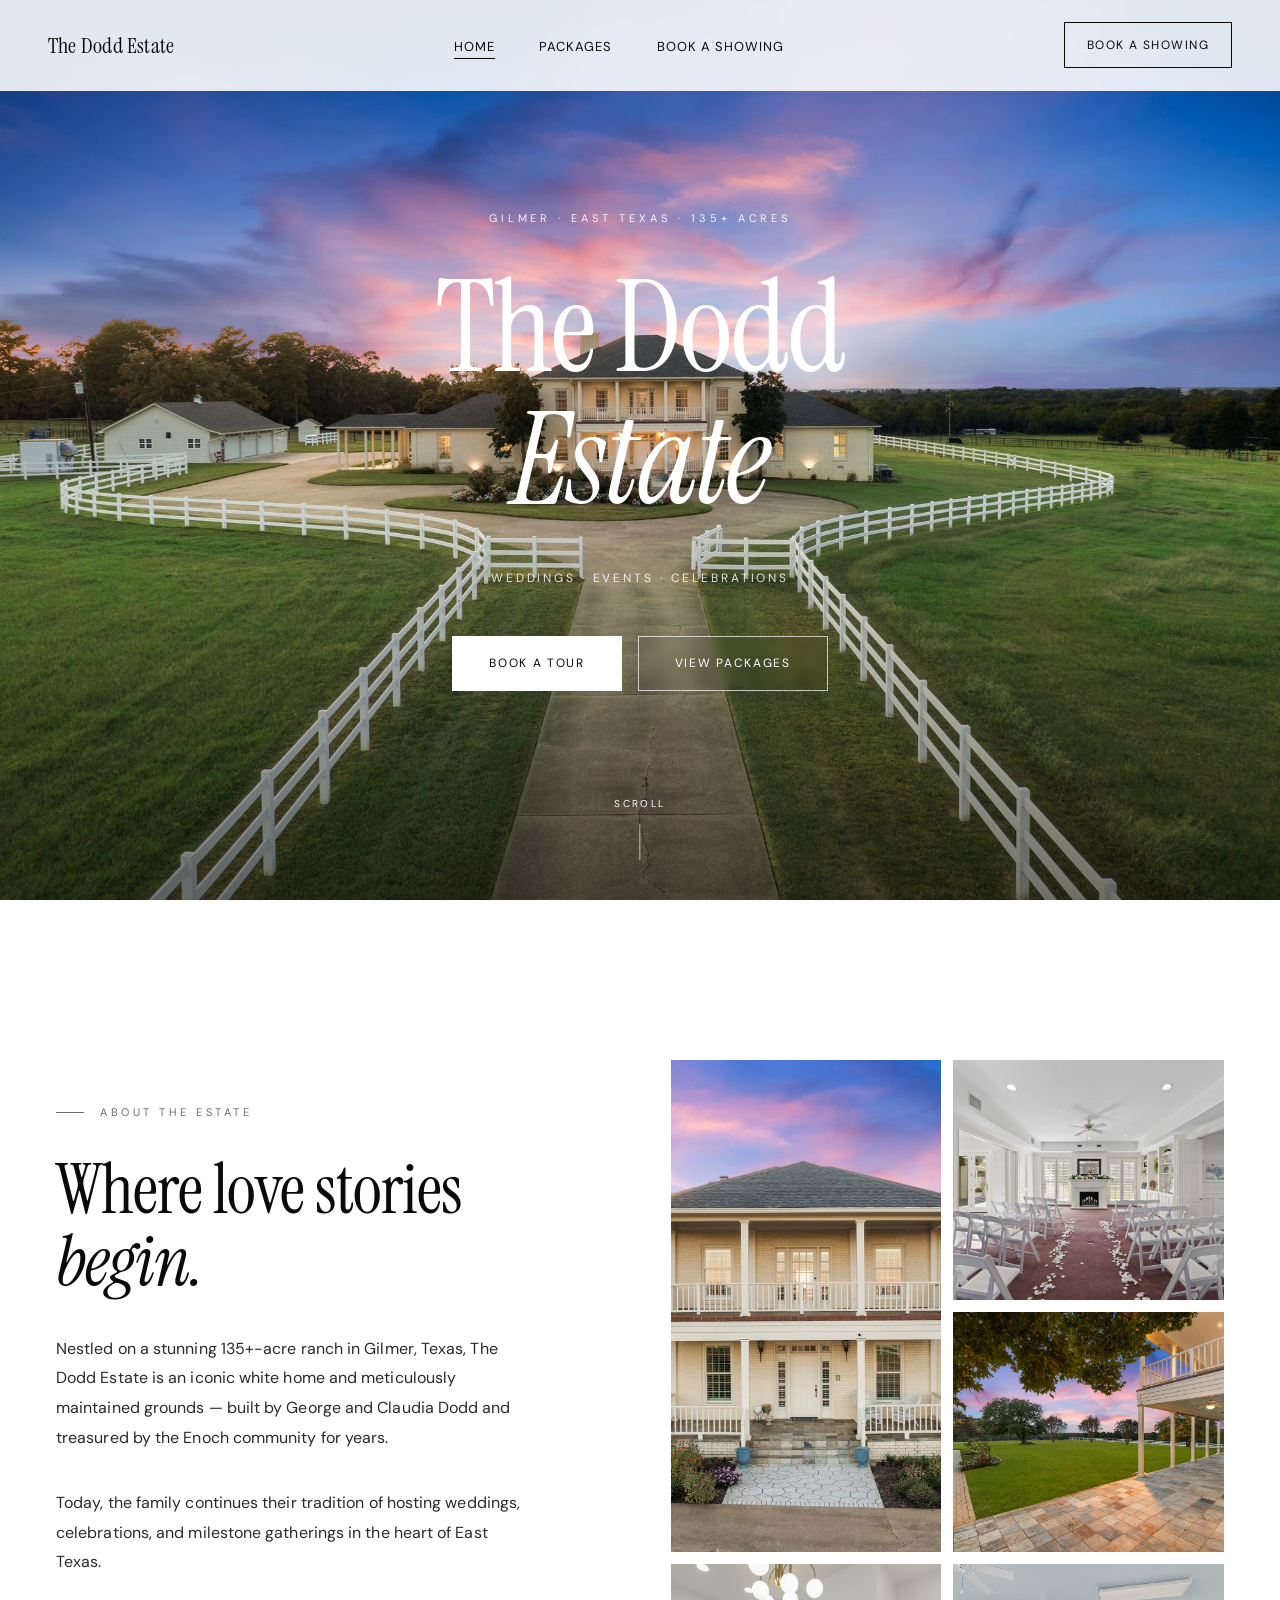
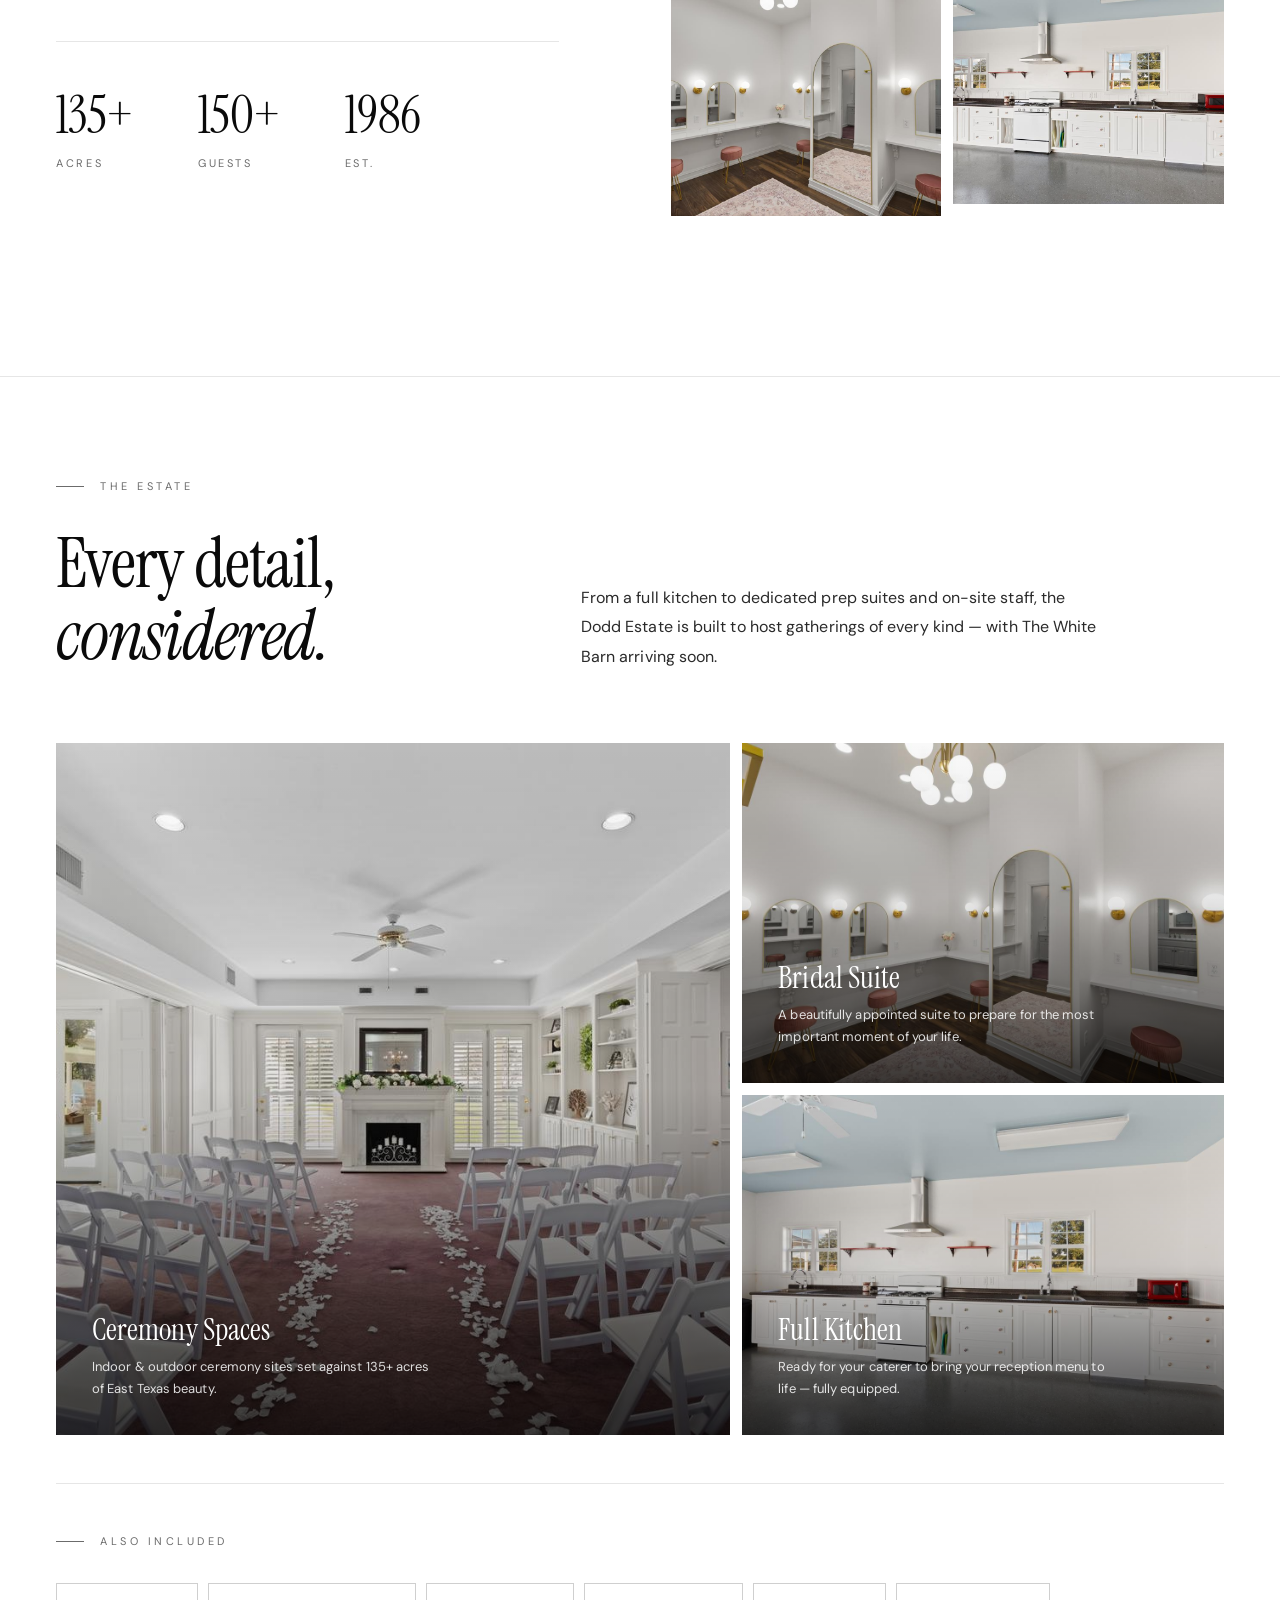
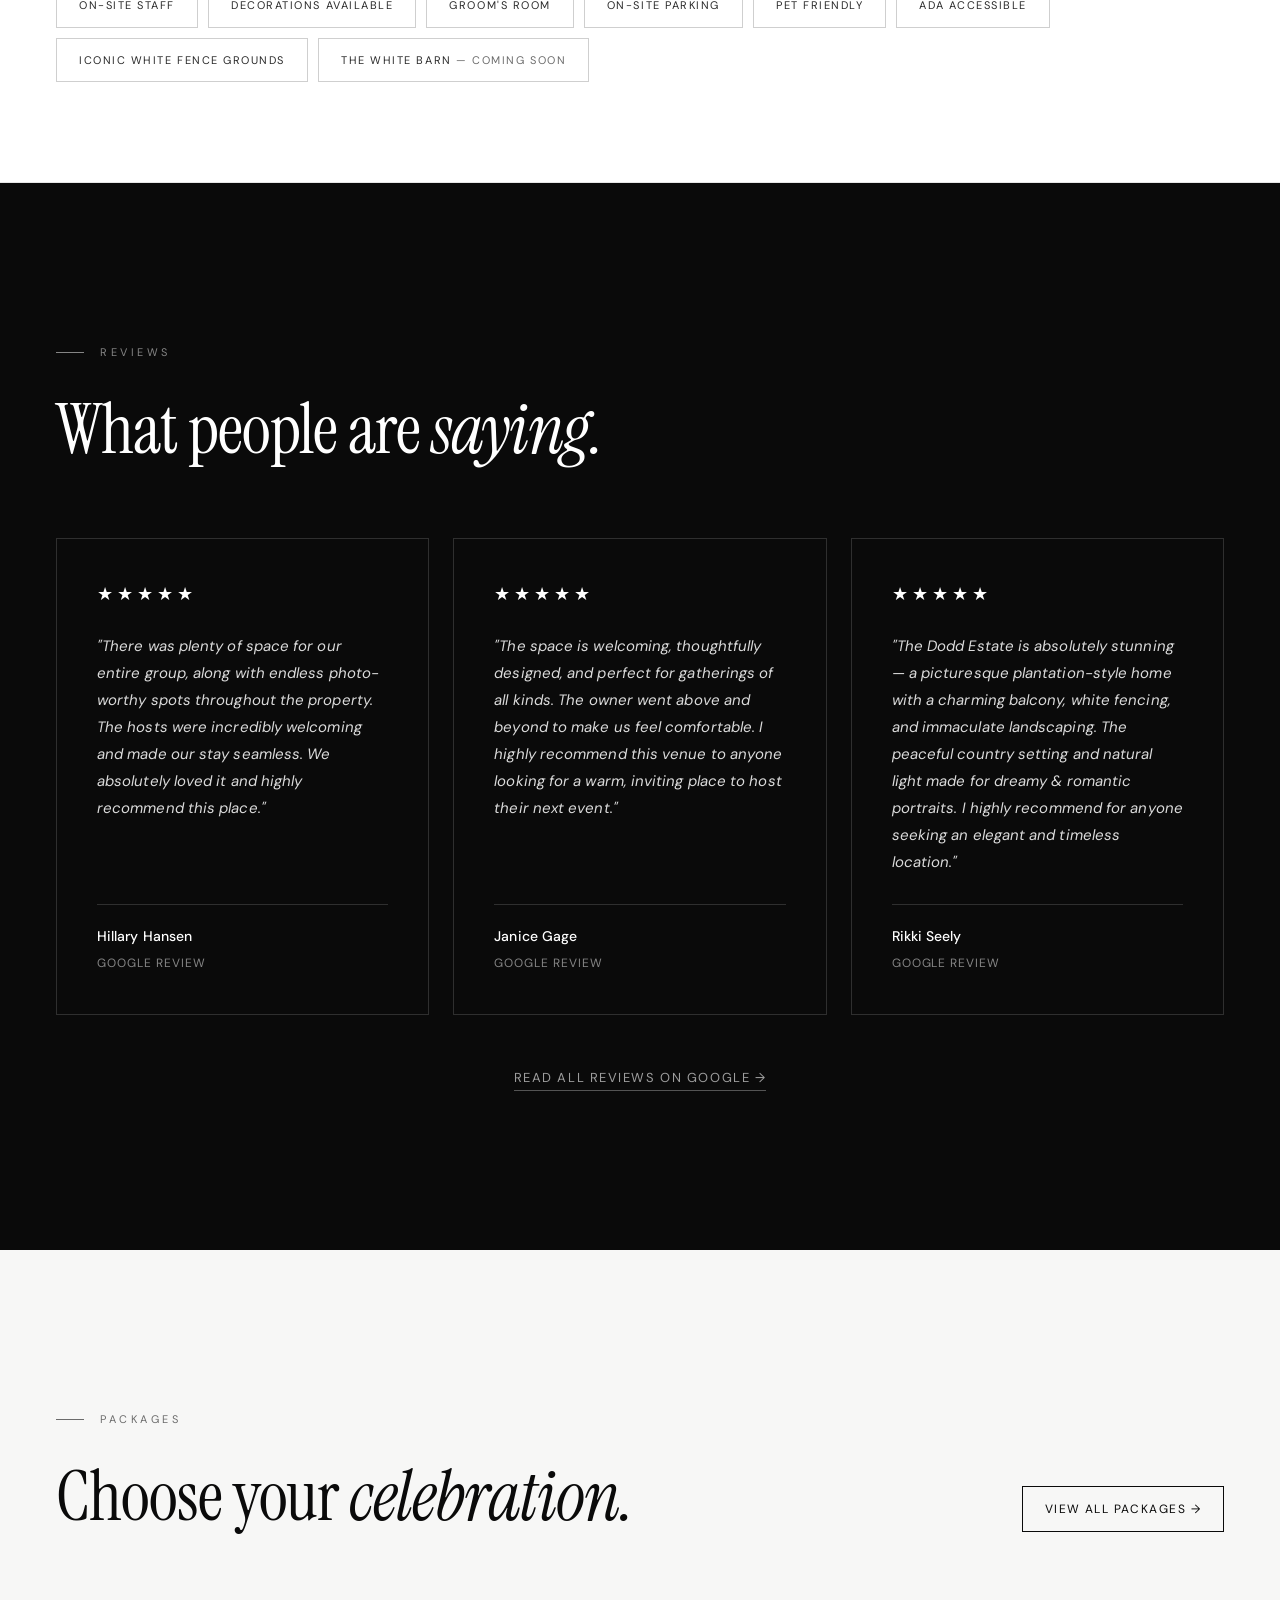
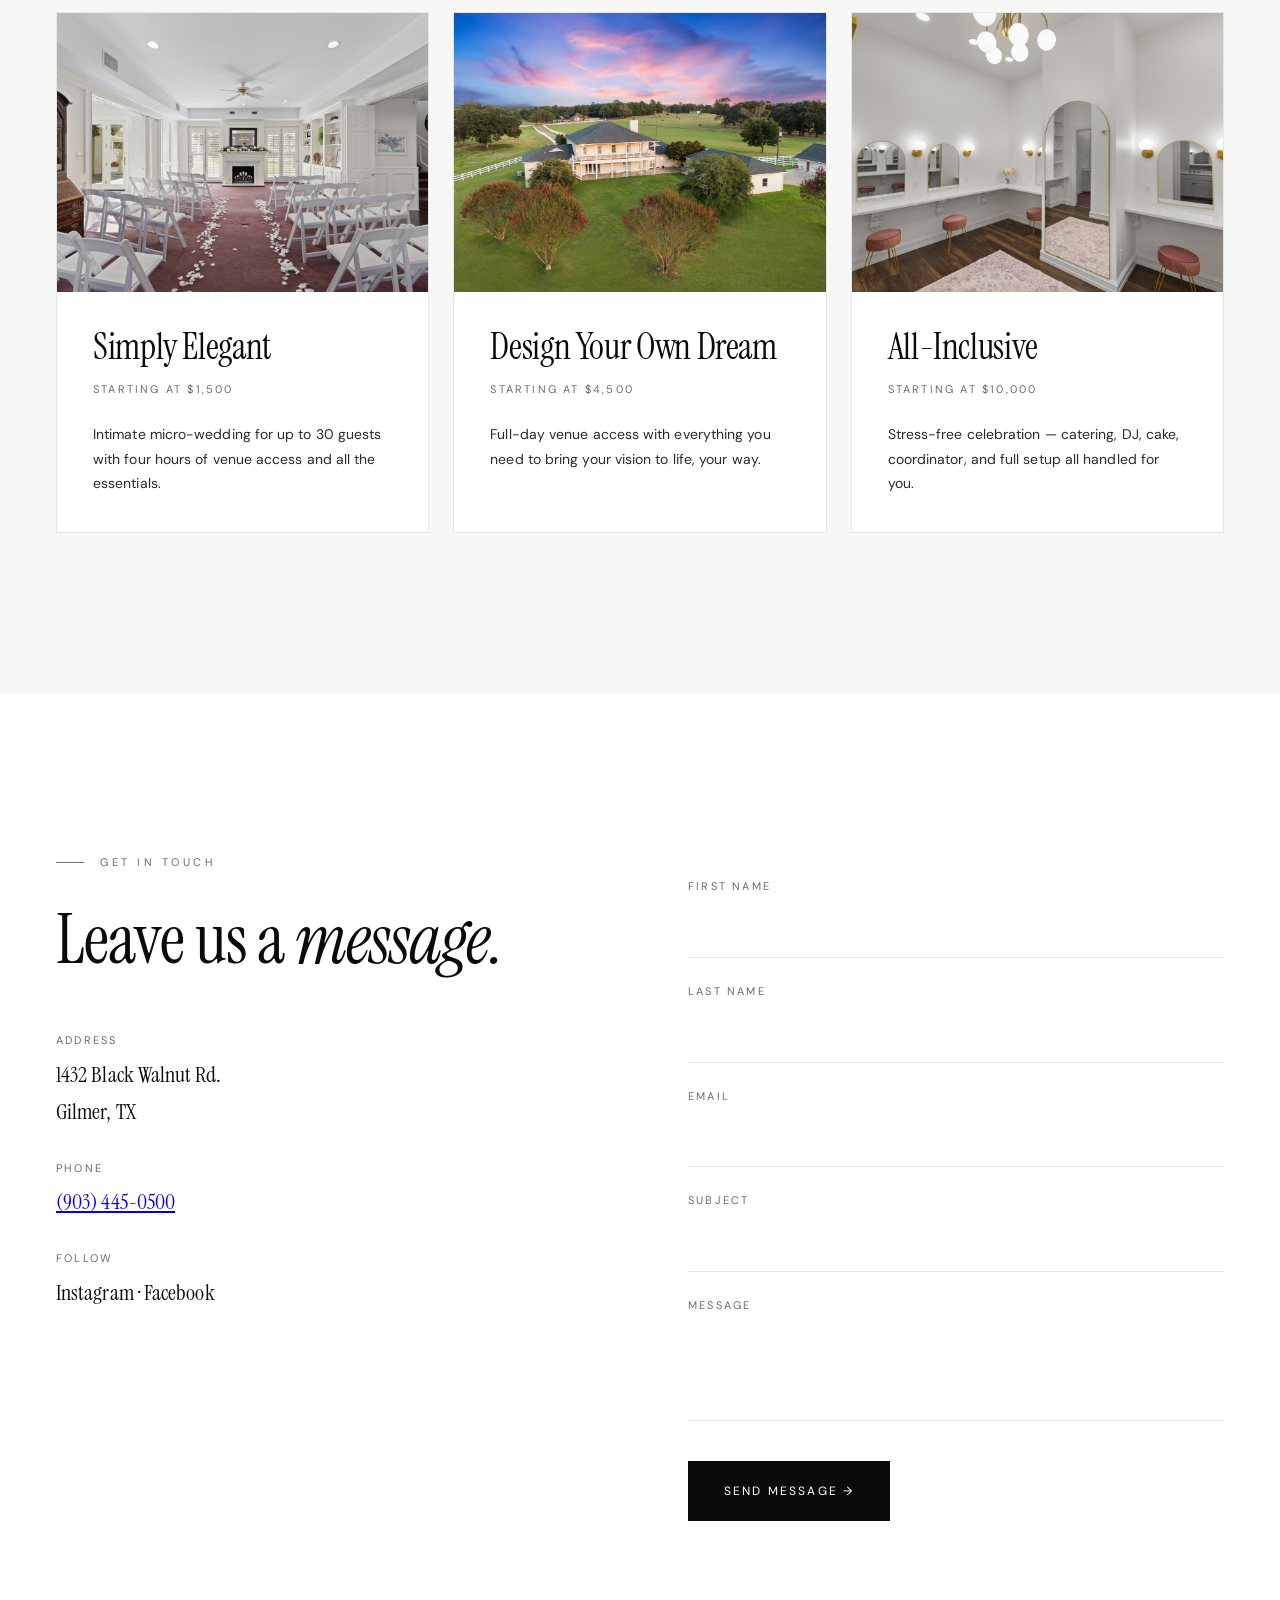
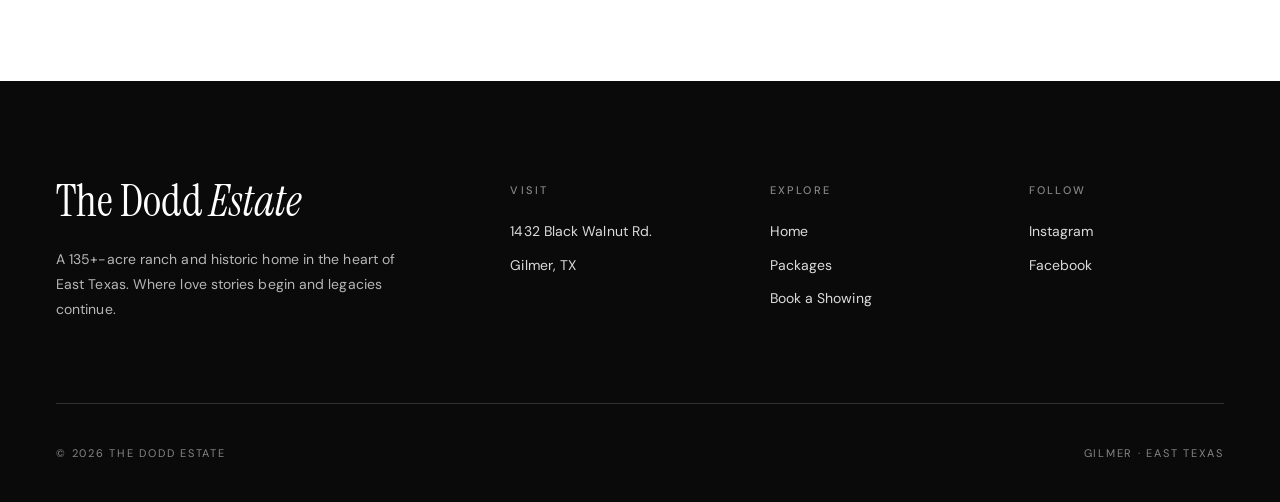
==== index.html @ 213453b3 "Add Book a Tour and View Packages CTA buttons to hero Co-Authored-By: Claude Sonnet 4.6 <noreply@ant" ====
<!DOCTYPE html>
<html lang="en">
<head>
  <meta charset="UTF-8" />
  <meta name="viewport" content="width=device-width, initial-scale=1.0" />

  <!-- ═══ PRIMARY SEO ═══ -->
  <title>Wedding Venue in Gilmer, TX | The Dodd Estate | East Texas</title>
  <meta name="description" content="The Dodd Estate is a 135+-acre wedding venue &amp; event center in Gilmer, East Texas. Historic ranch home, outdoor ceremonies, full kitchen, bridal suite &amp; groom's room. Est. 1986. Packages from $1,500." />
  <meta name="keywords" content="wedding venue Gilmer TX, wedding venue East Texas, outdoor wedding venue Texas, ranch wedding venue East Texas, event center Gilmer Texas, wedding packages East Texas, East Texas wedding" />
  <link rel="canonical" href="https://thedoddestate.com/" />
  <meta name="robots" content="index, follow" />
  <meta name="author" content="The Dodd Estate" />

  <!-- ═══ GEOGRAPHIC ═══ -->
  <meta name="geo.region" content="US-TX" />
  <meta name="geo.placename" content="Gilmer, Texas" />
  <meta name="geo.position" content="32.7348;-94.9435" />
  <meta name="ICBM" content="32.7348, -94.9435" />

  <!-- ═══ OPEN GRAPH / FACEBOOK ═══ -->
  <meta property="og:type" content="website" />
  <meta property="og:url" content="https://thedoddestate.com/" />
  <meta property="og:title" content="The Dodd Estate — Wedding Venue &amp; Event Center | Gilmer, TX" />
  <meta property="og:description" content="A 135+-acre ranch wedding venue in Gilmer, East Texas. Historic home, outdoor ceremonies, full kitchen &amp; bridal suite. Packages from $1,500." />
  <meta property="og:image" content="https://thedoddestate.com/images/hero.jpg" />
  <meta property="og:image:width" content="1200" />
  <meta property="og:image:height" content="630" />
  <meta property="og:image:alt" content="The Dodd Estate — aerial view of 135+-acre ranch in Gilmer, TX" />
  <meta property="og:site_name" content="The Dodd Estate" />
  <meta property="og:locale" content="en_US" />

  <!-- ═══ TWITTER CARD ═══ -->
  <meta name="twitter:card" content="summary_large_image" />
  <meta name="twitter:title" content="The Dodd Estate — Wedding Venue | Gilmer, TX" />
  <meta name="twitter:description" content="A 135+-acre ranch wedding venue in Gilmer, East Texas. Packages from $1,500." />
  <meta name="twitter:image" content="https://thedoddestate.com/images/hero.jpg" />

  <!-- ═══ SCHEMA.ORG STRUCTURED DATA ═══ -->
  <script type="application/ld+json">
  {
    "@context": "https://schema.org",
    "@graph": [
      {
        "@type": ["LocalBusiness", "EventVenue"],
        "@id": "https://thedoddestate.com/#business",
        "name": "The Dodd Estate",
        "alternateName": "Dodd Estate Wedding Venue",
        "description": "A 135+-acre ranch wedding venue and event center in Gilmer, Texas. Established in 1986. Historic home with outdoor ceremony sites, full kitchen, bridal suite, and groom's room.",
        "url": "https://thedoddestate.com",
        "address": {
          "@type": "PostalAddress",
          "streetAddress": "1432 Black Walnut Rd.",
          "addressLocality": "Gilmer",
          "addressRegion": "TX",
          "postalCode": "75644",
          "addressCountry": "US"
        },
        "geo": {
          "@type": "GeoCoordinates",
          "latitude": 32.7348,
          "longitude": -94.9435
        },
        "image": [
          "https://thedoddestate.com/images/hero.jpg",
          "https://thedoddestate.com/images/aerial.jpg",
          "https://thedoddestate.com/images/front.jpg",
          "https://thedoddestate.com/images/ceremony.jpg",
          "https://thedoddestate.com/images/bridal.jpg"
        ],
        "priceRange": "$$–$$$",
        "foundingDate": "1986",
        "areaServed": [
          "Gilmer, TX", "East Texas", "Tyler, TX",
          "Longview, TX", "Texarkana, TX", "Marshall, TX", "Henderson, TX"
        ],
        "amenityFeature": [
          {"@type": "LocationFeatureSpecification", "name": "On-Site Staff", "value": true},
          {"@type": "LocationFeatureSpecification", "name": "Full Kitchen", "value": true},
          {"@type": "LocationFeatureSpecification", "name": "Bridal Suite", "value": true},
          {"@type": "LocationFeatureSpecification", "name": "Groom's Room", "value": true},
          {"@type": "LocationFeatureSpecification", "name": "On-Site Parking", "value": true},
          {"@type": "LocationFeatureSpecification", "name": "Pet Friendly", "value": true},
          {"@type": "LocationFeatureSpecification", "name": "ADA Accessible", "value": true},
          {"@type": "LocationFeatureSpecification", "name": "Outdoor Ceremony Site", "value": true},
          {"@type": "LocationFeatureSpecification", "name": "Indoor Ceremony Option", "value": true},
          {"@type": "LocationFeatureSpecification", "name": "Overnight Accommodations for 12", "value": true},
          {"@type": "LocationFeatureSpecification", "name": "Decorations Available", "value": true}
        ],
        "aggregateRating": {
          "@type": "AggregateRating",
          "ratingValue": "5",
          "bestRating": "5",
          "reviewCount": "3"
        },
        "review": [
          {
            "@type": "Review",
            "author": {"@type": "Person", "name": "Hillary Hansen"},
            "reviewRating": {"@type": "Rating", "ratingValue": "5", "bestRating": "5"},
            "reviewBody": "There was plenty of space for our entire group, along with endless photo-worthy spots throughout the property. The hosts were incredibly welcoming and made our stay seamless. We absolutely loved it and highly recommend this place."
          },
          {
            "@type": "Review",
            "author": {"@type": "Person", "name": "Janice Gage"},
            "reviewRating": {"@type": "Rating", "ratingValue": "5", "bestRating": "5"},
            "reviewBody": "The space is welcoming, thoughtfully designed, and perfect for gatherings of all kinds. The owner went above and beyond to make us feel comfortable. I highly recommend this venue to anyone looking for a warm, inviting place to host their next event."
          },
          {
            "@type": "Review",
            "author": {"@type": "Person", "name": "Rikki Seely"},
            "reviewRating": {"@type": "Rating", "ratingValue": "5", "bestRating": "5"},
            "reviewBody": "The Dodd Estate is absolutely stunning — a picturesque plantation-style home with a charming balcony, white fencing, and immaculate landscaping. The peaceful country setting and natural light made for dreamy and romantic portraits. I highly recommend for anyone seeking an elegant and timeless location."
          }
        ],
        "sameAs": [
          "https://share.google/lUyo8mKdOpVA8A63N"
        ]
      },
      {
        "@type": "FAQPage",
        "mainEntity": [
          {
            "@type": "Question",
            "name": "How many guests can The Dodd Estate accommodate?",
            "acceptedAnswer": {
              "@type": "Answer",
              "text": "The Dodd Estate can accommodate up to 150 guests for weddings and events across its 135+-acre East Texas property."
            }
          },
          {
            "@type": "Question",
            "name": "What is the starting price for a wedding at The Dodd Estate?",
            "acceptedAnswer": {
              "@type": "Answer",
              "text": "Wedding packages start at $1,500 for intimate micro-weddings (up to 30 guests, Monday–Thursday). Full-day packages start at $4,500 and all-inclusive packages start at $10,000."
            }
          },
          {
            "@type": "Question",
            "name": "Where is The Dodd Estate wedding venue located?",
            "acceptedAnswer": {
              "@type": "Answer",
              "text": "The Dodd Estate is located at 1432 Black Walnut Rd., Gilmer, TX 75644 in the heart of East Texas."
            }
          },
          {
            "@type": "Question",
            "name": "Is The Dodd Estate pet friendly?",
            "acceptedAnswer": {
              "@type": "Answer",
              "text": "Yes, The Dodd Estate is pet friendly — your furry family members are welcome on your special day."
            }
          },
          {
            "@type": "Question",
            "name": "Does The Dodd Estate offer overnight accommodations?",
            "acceptedAnswer": {
              "@type": "Answer",
              "text": "Yes, The Dodd Estate offers overnight accommodations for up to 12 guests as an available add-on."
            }
          }
        ]
      }
    ]
  }
  </script>

  <!-- ═══ FONTS & STYLES ═══ -->
  <link rel="preconnect" href="https://fonts.googleapis.com">
  <link rel="preconnect" href="https://fonts.gstatic.com" crossorigin>
  <link href="https://fonts.googleapis.com/css2?family=Instrument+Serif:ital@0;1&family=DM+Sans:opsz,wght@9..40,300;9..40,400;9..40,500;9..40,600&display=swap" rel="stylesheet">
  <link rel="stylesheet" href="css/style.css" />
</head>
<body>

  <!-- NAV -->
  <nav class="top">
    <a href="index.html" class="brand">The Dodd Estate</a>
    <ul>
      <li><a href="index.html" class="active">Home</a></li>
      <li><a href="packages.html">Packages</a></li>
      <li><a href="book.html">Book a Showing</a></li>
    </ul>
    <a href="book.html" class="cta-nav">Book a Showing</a>
  </nav>

  <!-- HERO -->
  <div class="hero">
    <img src="images/hero.jpg" alt="The Dodd Estate — aerial view at sunset" />
    <div class="hero-content">
      <div class="hero-eyebrow">Gilmer · East Texas · 135+ Acres</div>
      <h1>The Dodd <em>Estate</em></h1>
      <div class="hero-meta">Weddings · Events · Celebrations</div>
      <div class="hero-ctas">
        <a href="book.html" class="hero-btn hero-btn--primary">Book a Tour</a>
        <a href="packages.html" class="hero-btn">View Packages</a>
      </div>
    </div>
    <div class="hero-scroll">Scroll</div>
  </div>

  <!-- ABOUT -->
  <section class="about">
    <div class="about-text">
      <div class="section-label">About the Estate</div>
      <h2 class="display">Where love stories <em>begin.</em></h2>
      <p>Nestled on a stunning 135+-acre ranch in Gilmer, Texas, The Dodd Estate is an iconic white home and meticulously maintained grounds — built by George and Claudia Dodd and treasured by the Enoch community for years.</p>
      <p>Today, the family continues their tradition of hosting weddings, celebrations, and milestone gatherings in the heart of East Texas.</p>
      <div class="stats">
        <div><span>135+</span><small>Acres</small></div>
        <div><span>150+</span><small>Guests</small></div>
        <div><span>1986</span><small>Est.</small></div>
      </div>
    </div>
    <div class="about-grid">
      <img src="images/front.jpg" alt="Historic home front facade" />
      <img src="images/ceremony.jpg" alt="Indoor ceremony setup" />
      <img src="images/patio.jpg" alt="Back patio and grounds" />
      <img src="images/bridal.jpg" alt="Bridal suite" />
      <img src="images/kitchen.jpg" alt="Full commercial kitchen" />
    </div>
  </section>

  <!-- FEATURES -->
  <div class="features">
    <div class="features-inner">
      <div class="features-head">
        <div>
          <div class="section-label">The Estate</div>
          <h2 class="display">Every detail, <em>considered.</em></h2>
        </div>
        <p>From a full kitchen to dedicated prep suites and on-site staff, the Dodd Estate is built to host gatherings of every kind — with The White Barn arriving soon.</p>
      </div>
      <!-- Photo Feature Layout -->
      <div class="photo-features">
        <div class="photo-feature photo-feature--tall">
          <img src="images/ceremony.jpg" alt="Indoor ceremony at The Dodd Estate" />
          <div class="photo-feature-overlay">
            <h4>Ceremony Spaces</h4>
            <p>Indoor &amp; outdoor ceremony sites set against 135+ acres of East Texas beauty.</p>
          </div>
        </div>
        <div class="photo-feature">
          <img src="images/bridal.jpg" alt="Bridal suite at The Dodd Estate" />
          <div class="photo-feature-overlay">
            <h4>Bridal Suite</h4>
            <p>A beautifully appointed suite to prepare for the most important moment of your life.</p>
          </div>
        </div>
        <div class="photo-feature">
          <img src="images/kitchen.jpg" alt="Full kitchen at The Dodd Estate" />
          <div class="photo-feature-overlay">
            <h4>Full Kitchen</h4>
            <p>Ready for your caterer to bring your reception menu to life — fully equipped.</p>
          </div>
        </div>
      </div>

      <!-- Remaining amenities -->
      <div class="features-also">
        <div class="section-label">Also Included</div>
        <div class="features-tags">
          <span class="ftag">On-Site Staff</span>
          <span class="ftag">Decorations Available</span>
          <span class="ftag">Groom's Room</span>
          <span class="ftag">On-Site Parking</span>
          <span class="ftag">Pet Friendly</span>
          <span class="ftag">ADA Accessible</span>
          <span class="ftag">Iconic White Fence Grounds</span>
          <span class="ftag">The White Barn <em>— Coming Soon</em></span>
        </div>
      </div>
    </div>
  </div>

  <!-- GOOGLE REVIEWS -->
  <!--
    To connect live Google reviews, replace the hardcoded cards below
    with the Google Places API. You'll need a Places API key and
    your Place ID. For now, copy your best reviews here manually.
  -->
  <div class="reviews">
    <div class="reviews-inner">
      <div class="section-label">Reviews</div>
      <h2 class="display">What people are <em>saying.</em></h2>

      <div class="reviews-grid">

        <div class="review-card">
          <div class="review-stars">★★★★★</div>
          <blockquote>"There was plenty of space for our entire group, along with endless photo-worthy spots throughout the property. The hosts were incredibly welcoming and made our stay seamless. We absolutely loved it and highly recommend this place."</blockquote>
          <div class="reviewer">
            <strong>Hillary Hansen</strong>
            <span>Google Review</span>
          </div>
        </div>

        <div class="review-card">
          <div class="review-stars">★★★★★</div>
          <blockquote>"The space is welcoming, thoughtfully designed, and perfect for gatherings of all kinds. The owner went above and beyond to make us feel comfortable. I highly recommend this venue to anyone looking for a warm, inviting place to host their next event."</blockquote>
          <div class="reviewer">
            <strong>Janice Gage</strong>
            <span>Google Review</span>
          </div>
        </div>

        <div class="review-card">
          <div class="review-stars">★★★★★</div>
          <blockquote>"The Dodd Estate is absolutely stunning — a picturesque plantation-style home with a charming balcony, white fencing, and immaculate landscaping. The peaceful country setting and natural light made for dreamy &amp; romantic portraits. I highly recommend for anyone seeking an elegant and timeless location."</blockquote>
          <div class="reviewer">
            <strong>Rikki Seely</strong>
            <span>Google Review</span>
          </div>
        </div>

      </div>

      <div class="reviews-footer">
        <a href="https://share.google/lUyo8mKdOpVA8A63N" target="_blank" rel="noopener">Read all reviews on Google →</a>
      </div>
    </div>
  </div>

  <!-- PACKAGES PREVIEW -->
  <div class="preview">
    <div class="preview-inner">
      <div class="preview-head">
        <div>
          <div class="section-label">Packages</div>
          <h2 class="display">Choose your <em>celebration.</em></h2>
        </div>
        <a href="packages.html" class="cta-nav">View All Packages →</a>
      </div>
      <div class="preview-grid">
        <a href="packages.html" class="preview-card">
          <div class="img"><img src="images/ceremony.jpg" alt="Simply Elegant"></div>
          <div class="body">
            <h3>Simply Elegant</h3>
            <div class="price">Starting at $1,500</div>
            <p>Intimate micro-wedding for up to 30 guests with four hours of venue access and all the essentials.</p>
          </div>
        </a>
        <a href="packages.html" class="preview-card">
          <div class="img"><img src="images/aerial.jpg" alt="Design Your Own Dream"></div>
          <div class="body">
            <h3>Design Your Own Dream</h3>
            <div class="price">Starting at $4,500</div>
            <p>Full-day venue access with everything you need to bring your vision to life, your way.</p>
          </div>
        </a>
        <a href="packages.html" class="preview-card">
          <div class="img"><img src="images/bridal.jpg" alt="All-Inclusive"></div>
          <div class="body">
            <h3>All-Inclusive</h3>
            <div class="price">Starting at $10,000</div>
            <p>Stress-free celebration — catering, DJ, cake, coordinator, and full setup all handled for you.</p>
          </div>
        </a>
      </div>
    </div>
  </div>

  <!-- CONTACT -->
  <section class="contact">
    <div>
      <div class="section-label">Get in Touch</div>
      <h2 class="display">Leave us a <em>message.</em></h2>
      <div class="meta">
        <div><small>Address</small><p>1432 Black Walnut Rd.<br>Gilmer, TX</p></div>
        <div><small>Phone</small><p><a href="tel:9034450500">(903) 445-0500</a></p></div>
        <div><small>Follow</small><p>Instagram · Facebook</p></div>
      </div>
    </div>
    <form action="#" method="POST">
      <div class="field"><label>First Name</label><input type="text" name="first_name" /></div>
      <div class="field"><label>Last Name</label><input type="text" name="last_name" /></div>
      <div class="field"><label>Email</label><input type="email" name="email" required /></div>
      <div class="field"><label>Subject</label><input type="text" name="subject" /></div>
      <div class="field"><label>Message</label><textarea name="message" rows="3"></textarea></div>
      <button type="submit">Send Message →</button>
    </form>
  </section>

  <!-- FOOTER -->
  <footer>
    <div class="foot-inner">
      <div>
        <h4>The Dodd <em>Estate</em></h4>
        <p class="foot-tagline">A 135+-acre ranch and historic home in the heart of East Texas. Where love stories begin and legacies continue.</p>
      </div>
      <div class="col"><h5>Visit</h5><p>1432 Black Walnut Rd.</p><p>Gilmer, TX</p></div>
      <div class="col">
        <h5>Explore</h5>
        <a href="index.html">Home</a>
        <a href="packages.html">Packages</a>
        <a href="book.html">Book a Showing</a>
      </div>
      <div class="col">
        <h5>Follow</h5>
        <a href="https://www.instagram.com/thedoddestate" target="_blank">Instagram</a>
        <a href="https://www.facebook.com/profile.php?id=61577802084227" target="_blank">Facebook</a>
      </div>
    </div>
    <div class="foot-base"><div>© 2026 The Dodd Estate</div><div>Gilmer · East Texas</div></div>
  </footer>

  <script src="js/main.js"></script>
</body>
</html>
---- css/style.css ----
/* ═══════════════════════════════════════
   THE DODD ESTATE — Main Stylesheet
   ═══════════════════════════════════════ */

:root {
  --bg: #ffffff;
  --bg-alt: #f7f7f6;
  --ink: #0a0a0a;
  --ink-soft: #2a2a2a;
  --muted: #6b6b6b;
  --line: #e6e6e6;
  --line-strong: #cfcfcf;
  --serif: 'Instrument Serif', Georgia, serif;
  --sans: 'DM Sans', -apple-system, sans-serif;
}

* { box-sizing: border-box; margin: 0; padding: 0; }
html { scroll-behavior: smooth; }

body {
  font-family: var(--sans);
  background: var(--bg);
  color: var(--ink);
  -webkit-font-smoothing: antialiased;
  font-weight: 400;
  line-height: 1.7;
  font-size: 16px;
  letter-spacing: 0.005em;
}

img { display: block; max-width: 100%; }


/* ─────────── NAV ─────────── */

nav.top {
  position: fixed; top: 0; left: 0; right: 0; z-index: 100;
  display: flex; align-items: center; justify-content: space-between;
  padding: 22px 48px;
  background: rgba(255,255,255,0.88);
  backdrop-filter: blur(14px); -webkit-backdrop-filter: blur(14px);
  border-bottom: 1px solid var(--line);
}

nav.top .brand {
  font-family: var(--serif);
  font-size: 22px;
  letter-spacing: 0.01em;
  text-decoration: none;
  color: var(--ink);
}

nav.top ul {
  display: flex; gap: 44px; list-style: none;
}

nav.top ul a {
  color: var(--ink); text-decoration: none;
  font-size: 13px; font-weight: 400;
  letter-spacing: 0.08em; text-transform: uppercase;
  position: relative; padding-bottom: 4px;
}

nav.top ul a::after {
  content: ''; position: absolute; left: 0; bottom: 0;
  width: 0; height: 1px; background: var(--ink);
  transition: width 0.3s ease;
}

nav.top ul a:hover::after,
nav.top ul a.active::after { width: 100%; }

.cta-nav {
  font-size: 12px; letter-spacing: 0.12em; text-transform: uppercase;
  border: 1px solid var(--ink); padding: 12px 22px;
  background: transparent; color: var(--ink); cursor: pointer;
  transition: all 0.25s ease; font-family: var(--sans);
  text-decoration: none; display: inline-block;
}

.cta-nav:hover { background: var(--ink); color: var(--bg); }


/* ─────────── HERO ─────────── */

.hero {
  position: relative; height: 100vh; min-height: 720px; overflow: hidden;
}

.hero img {
  position: absolute; inset: 0;
  width: 100%; height: 100%; object-fit: cover;
}

.hero::after {
  content: ''; position: absolute; inset: 0;
  background: linear-gradient(180deg,
    rgba(0,0,0,0.18) 0%, rgba(0,0,0,0) 35%,
    rgba(0,0,0,0) 55%, rgba(0,0,0,0.5) 100%);
}

.hero-content {
  position: absolute; inset: 0;
  display: flex; flex-direction: column;
  align-items: center; justify-content: center;
  text-align: center; color: #fff; z-index: 2; padding: 0 24px;
}

.hero-eyebrow {
  font-size: 11px; letter-spacing: 0.36em; text-transform: uppercase;
  margin-bottom: 36px; opacity: 0.92; font-weight: 400;
}

.hero h1 {
  font-family: var(--serif); font-weight: 400;
  font-size: clamp(64px, 10vw, 168px);
  line-height: 1; letter-spacing: -0.015em;
}

.hero h1 em {
  font-style: italic; display: block; margin-top: 4px;
}

.hero-meta {
  margin-top: 44px; font-size: 12px;
  letter-spacing: 0.24em; text-transform: uppercase; opacity: 0.85;
}

.hero-ctas {
  display: flex; gap: 16px; margin-top: 48px; flex-wrap: wrap;
  justify-content: center;
}

.hero-btn {
  font-size: 12px; letter-spacing: 0.14em; text-transform: uppercase;
  padding: 16px 36px; text-decoration: none; font-family: var(--sans);
  border: 1px solid rgba(255,255,255,0.7); color: #fff;
  transition: all 0.25s ease; backdrop-filter: blur(4px);
}

.hero-btn:hover {
  border-color: #fff; background: rgba(255,255,255,0.12);
}

.hero-btn--primary {
  background: #fff; color: var(--ink); border-color: #fff;
}

.hero-btn--primary:hover {
  background: rgba(255,255,255,0.88);
}

.hero-scroll {
  position: absolute; bottom: 40px; left: 50%;
  transform: translateX(-50%);
  color: #fff; font-size: 10px;
  letter-spacing: 0.24em; text-transform: uppercase; z-index: 2;
}

.hero-scroll::after {
  content: ''; display: block;
  width: 1px; height: 36px; background: #fff;
  margin: 12px auto 0; opacity: 0.6;
}


/* ─────────── SECTIONS ─────────── */

section {
  padding: 160px 56px;
  max-width: 1440px; margin: 0 auto;
}

.section-label {
  font-size: 11px; letter-spacing: 0.32em; text-transform: uppercase;
  color: var(--muted); margin-bottom: 32px;
  display: flex; align-items: center; gap: 16px; font-weight: 400;
}

.section-label::before {
  content: ''; width: 28px; height: 1px; background: var(--muted);
}

.section-label--center {
  justify-content: center;
}

.section-label--center::before { display: none; }

h2.display {
  font-family: var(--serif); font-weight: 400;
  font-size: clamp(44px, 5.5vw, 84px);
  line-height: 1.02; letter-spacing: -0.015em;
}

h2.display em { font-style: italic; }


/* ─────────── ABOUT ─────────── */

.about {
  display: grid; grid-template-columns: 1fr 1.1fr;
  gap: 112px; align-items: center;
}

.about-text p {
  margin-top: 36px; color: var(--ink-soft);
  font-size: 16px; line-height: 1.85; max-width: 480px;
}

.about-text .stats {
  display: flex; gap: 64px; margin-top: 64px;
  padding-top: 48px; border-top: 1px solid var(--line);
}

.about-text .stats div span {
  font-family: var(--serif); font-size: 52px;
  display: block; line-height: 1; letter-spacing: -0.01em;
}

.about-text .stats div small {
  font-size: 11px; letter-spacing: 0.24em; text-transform: uppercase;
  color: var(--muted); margin-top: 12px; display: block;
}

.about-grid {
  display: grid; grid-template-columns: 1fr 1fr;
  grid-template-rows: 240px 240px 240px; gap: 12px;
}

.about-grid img {
  width: 100%; height: 100%; object-fit: cover;
}

.about-grid > :nth-child(1) { grid-row: span 2; }
.about-grid > :nth-child(4) { grid-row: span 2; }


/* ─────────── FEATURES ─────────── */

.features {
  border-top: 1px solid var(--line);
  border-bottom: 1px solid var(--line);
  padding: 100px 56px; max-width: none; margin: 0;
}

.features-inner { max-width: 1440px; margin: 0 auto; }

.features-head {
  display: grid; grid-template-columns: 1fr 1.5fr;
  gap: 96px; align-items: end; margin-bottom: 72px;
}

.features-head p {
  color: var(--ink-soft); font-size: 16px;
  line-height: 1.85; max-width: 520px;
}

.features-grid {
  display: grid; grid-template-columns: repeat(5, 1fr);
  gap: 1px; background: var(--line); border: 1px solid var(--line);
}

.feature {
  background: var(--bg); padding: 40px 32px; min-height: 220px;
  display: flex; flex-direction: column;
  justify-content: space-between; position: relative;
}

.feature .num {
  font-family: var(--serif); font-size: 13px;
  color: var(--muted); font-style: italic;
}

.feature h4 {
  font-family: var(--serif); font-size: 24px; font-weight: 400;
  line-height: 1.15; margin-top: 24px; letter-spacing: -0.005em;
}

.feature .badge {
  position: absolute; top: 24px; right: 24px;
  font-size: 9px; letter-spacing: 0.2em; text-transform: uppercase;
  color: var(--muted); border: 1px solid var(--line-strong); padding: 4px 8px;
}


/* ─────────── PHOTO FEATURES ─────────── */

.photo-features {
  display: grid;
  grid-template-columns: 1.4fr 1fr;
  grid-template-rows: 340px 340px;
  gap: 12px;
}

.photo-feature {
  position: relative; overflow: hidden;
}

.photo-feature--tall { grid-row: span 2; }

.photo-feature img {
  width: 100%; height: 100%; object-fit: cover;
  transition: transform 0.7s ease;
  display: block;
}

.photo-feature:hover img { transform: scale(1.04); }

.photo-feature-overlay {
  position: absolute; inset: 0;
  background: linear-gradient(to top,
    rgba(0,0,0,0.72) 0%,
    rgba(0,0,0,0.1) 50%,
    rgba(0,0,0,0) 100%);
  display: flex; flex-direction: column;
  justify-content: flex-end; padding: 36px;
  color: #fff;
}

.photo-feature-overlay h4 {
  font-family: var(--serif); font-size: 30px;
  font-weight: 400; line-height: 1.1;
}

.photo-feature-overlay p {
  font-size: 13px; line-height: 1.65;
  opacity: 0.85; margin-top: 10px; max-width: 340px;
}

.features-also {
  margin-top: 48px; padding-top: 48px;
  border-top: 1px solid var(--line);
}

.features-tags {
  display: flex; flex-wrap: wrap; gap: 10px; margin-top: 28px;
}

.ftag {
  font-size: 11px; letter-spacing: 0.14em; text-transform: uppercase;
  border: 1px solid var(--line-strong); padding: 12px 22px;
  color: var(--ink-soft); white-space: nowrap;
}

.ftag em {
  font-style: normal; color: var(--muted);
}


/* ─────────── REVIEWS ─────────── */

.reviews {
  padding: 160px 56px;
  max-width: none; margin: 0;
  background: var(--ink);
  color: #fff;
}

.reviews-inner { max-width: 1440px; margin: 0 auto; }

.reviews .section-label { color: rgba(255,255,255,0.5); }
.reviews .section-label::before { background: rgba(255,255,255,0.5); }
.reviews h2.display { color: #fff; }

.reviews-grid {
  display: grid; grid-template-columns: repeat(3, 1fr);
  gap: 24px; margin-top: 72px;
}

.review-card {
  border: 1px solid rgba(255,255,255,0.15);
  padding: 40px; display: flex; flex-direction: column;
}

.review-stars {
  font-size: 18px; letter-spacing: 4px;
  color: #fff; margin-bottom: 24px;
}

.review-card blockquote {
  font-size: 15px; line-height: 1.8;
  color: rgba(255,255,255,0.85); flex: 1;
  font-style: italic;
}

.review-card .reviewer {
  margin-top: 28px; padding-top: 20px;
  border-top: 1px solid rgba(255,255,255,0.15);
}

.review-card .reviewer strong {
  font-size: 14px; font-weight: 500;
  display: block; color: #fff;
}

.review-card .reviewer span {
  font-size: 12px; color: rgba(255,255,255,0.5);
  letter-spacing: 0.08em; text-transform: uppercase;
  margin-top: 4px; display: block;
}

.reviews-footer {
  margin-top: 48px; text-align: center;
}

.reviews-footer a {
  color: rgba(255,255,255,0.6);
  text-decoration: none; font-size: 13px;
  letter-spacing: 0.12em; text-transform: uppercase;
  border-bottom: 1px solid rgba(255,255,255,0.3);
  padding-bottom: 4px;
  transition: color 0.3s ease;
}

.reviews-footer a:hover { color: #fff; }


/* ─────────── PREVIEW CARDS ─────────── */

.preview {
  background: var(--bg-alt); margin: 0;
  max-width: none; padding: 160px 56px;
}

.preview-inner { max-width: 1440px; margin: 0 auto; }

.preview-head {
  display: flex; justify-content: space-between;
  align-items: flex-end; margin-bottom: 80px;
}

.preview-grid {
  display: grid; grid-template-columns: repeat(3, 1fr); gap: 24px;
}

.preview-card {
  background: #fff; border: 1px solid var(--line);
  overflow: hidden; transition: transform 0.4s ease;
  cursor: pointer; text-decoration: none; color: var(--ink);
}

.preview-card:hover { transform: translateY(-4px); }

.preview-card .img { aspect-ratio: 4/3; overflow: hidden; }

.preview-card .img img {
  width: 100%; height: 100%; object-fit: cover;
  transition: transform 0.6s ease;
}

.preview-card:hover .img img { transform: scale(1.04); }

.preview-card .body { padding: 36px; }

.preview-card h3 {
  font-family: var(--serif); font-size: 36px; font-weight: 400;
  line-height: 1.05; letter-spacing: -0.01em;
}

.preview-card .price {
  font-size: 11px; letter-spacing: 0.2em; text-transform: uppercase;
  color: var(--muted); margin-top: 14px;
}

.preview-card p {
  margin-top: 24px; font-size: 14px;
  color: var(--ink-soft); line-height: 1.75;
}


/* ─────────── CONTACT ─────────── */

.contact {
  display: grid; grid-template-columns: 1fr 1fr;
  gap: 96px; align-items: start;
}

.contact h2 { margin-bottom: 40px; }

.contact .meta { margin-top: 56px; display: grid; gap: 28px; }

.contact .meta div small {
  font-size: 11px; letter-spacing: 0.2em; text-transform: uppercase;
  color: var(--muted); display: block; margin-bottom: 6px;
}

.contact .meta div p { font-family: var(--serif); font-size: 22px; }

form { display: grid; gap: 0; }

form .field { border-bottom: 1px solid var(--line); padding: 24px 0; }

form label {
  font-size: 11px; letter-spacing: 0.2em; text-transform: uppercase;
  color: var(--muted); display: block; margin-bottom: 10px;
}

form input, form textarea {
  width: 100%; border: none; background: transparent;
  font-family: var(--sans); font-size: 16px;
  color: var(--ink); outline: none; resize: none;
}

form button {
  margin-top: 40px; background: var(--ink); color: #fff; border: none;
  padding: 22px 36px; font-family: var(--sans); font-size: 12px;
  letter-spacing: 0.18em; text-transform: uppercase; cursor: pointer;
  justify-self: start; transition: background 0.25s ease;
}

form button:hover { background: var(--ink-soft); }


/* ─────────── FOOTER ─────────── */

footer {
  background: var(--ink); color: #fff;
  padding: 100px 56px 40px;
}

.foot-inner {
  max-width: 1440px; margin: 0 auto;
  display: grid; grid-template-columns: 2fr 1fr 1fr 1fr;
  gap: 64px; padding-bottom: 80px;
  border-bottom: 1px solid rgba(255,255,255,0.15);
}

footer h4 {
  font-family: var(--serif); font-size: 44px;
  font-weight: 400; line-height: 0.95;
}

footer h4 em { font-style: italic; }

footer .foot-tagline {
  margin-top: 24px; color: rgba(255,255,255,0.7);
  max-width: 340px; font-size: 14px; line-height: 1.8;
}

footer .col h5 {
  font-size: 11px; letter-spacing: 0.2em; text-transform: uppercase;
  color: rgba(255,255,255,0.5); margin-bottom: 20px; font-weight: 500;
}

footer .col a, footer .col p {
  color: rgba(255,255,255,0.85); text-decoration: none;
  display: block; margin-bottom: 10px; font-size: 14px;
}

footer .col a:hover { color: #fff; }

.foot-base {
  max-width: 1440px; margin: 40px auto 0;
  display: flex; justify-content: space-between;
  font-size: 11px; letter-spacing: 0.16em; text-transform: uppercase;
  color: rgba(255,255,255,0.5);
}


/* ═══════════ PACKAGES PAGE ═══════════ */

.page-hero {
  padding: 200px 56px 80px;
  max-width: 1440px; margin: 0 auto; text-align: center;
}

.page-hero h1 {
  font-family: var(--serif);
  font-size: clamp(56px, 8vw, 120px);
  font-weight: 400; line-height: 1; letter-spacing: -0.01em;
}

.page-hero h1 em { font-style: italic; }

.page-hero p {
  margin-top: 28px; color: var(--muted); font-size: 16px;
  max-width: 560px; margin-left: auto; margin-right: auto; line-height: 1.8;
}

.pkg-grid {
  max-width: 1440px; margin: 0 auto;
  padding: 60px 56px 80px;
  display: grid; grid-template-columns: repeat(3, 1fr); gap: 16px;
}

.pkg-card {
  border: 1px solid var(--line); background: #fff;
  display: flex; flex-direction: column;
  transition: border-color 0.3s ease;
}

.pkg-card.featured {
  border: 1px solid var(--ink); position: relative;
}

.pkg-card.featured::before {
  content: 'Most Popular'; position: absolute; top: -1px; right: -1px;
  background: var(--ink); color: #fff;
  font-size: 10px; letter-spacing: 0.2em;
  text-transform: uppercase; padding: 8px 16px; z-index: 2;
}

.pkg-card .img { aspect-ratio: 16/10; overflow: hidden; }
.pkg-card .img img { width: 100%; height: 100%; object-fit: cover; }

.pkg-card .body {
  padding: 44px 36px; flex: 1;
  display: flex; flex-direction: column;
}

.pkg-card .label {
  font-size: 11px; letter-spacing: 0.26em; text-transform: uppercase;
  color: var(--muted); margin-bottom: 18px;
}

.pkg-card h3 {
  font-family: var(--serif); font-size: 38px; font-weight: 400;
  line-height: 1.08; letter-spacing: -0.01em; margin-bottom: 24px;
}

.pkg-card .tagline {
  font-size: 14px; color: var(--ink-soft); line-height: 1.75;
  margin-bottom: 24px; font-style: italic;
}

.pkg-card .price-block {
  padding: 28px 0;
  border-top: 1px solid var(--line);
  border-bottom: 1px solid var(--line);
}

.pkg-card .price-block small {
  font-size: 11px; letter-spacing: 0.18em;
  text-transform: uppercase; color: var(--muted);
}

.pkg-card .price-block .price {
  font-family: var(--serif); font-size: 52px;
  line-height: 1; margin-top: 10px; letter-spacing: -0.01em;
}

.pkg-card .price-block .price sup {
  font-size: 24px; vertical-align: top; margin-right: 2px;
}

.pkg-card .price-block .unit {
  font-size: 13px; color: var(--muted);
  margin-top: 10px; letter-spacing: 0.02em; line-height: 1.5;
}

.pkg-card .summary {
  margin-top: 28px; font-size: 14px;
  color: var(--ink-soft); line-height: 1.8; flex: 1;
}

.pkg-card .actions { margin-top: 32px; display: grid; gap: 10px; }

.pkg-card button,
.pkg-card .btn {
  font-family: var(--sans); font-size: 11px; letter-spacing: 0.18em;
  text-transform: uppercase; padding: 18px; cursor: pointer;
  border: 1px solid var(--ink); background: transparent;
  color: var(--ink); transition: all 0.25s ease;
  text-align: center; text-decoration: none; display: block;
}

.pkg-card .btn.primary,
.pkg-card button.primary { background: var(--ink); color: #fff; }
.pkg-card .btn.primary:hover,
.pkg-card button.primary:hover { background: var(--ink-soft); }
.pkg-card button.secondary:hover { background: var(--ink); color: #fff; }

/* Accordion */
.pkg-details {
  max-height: 0; overflow: hidden;
  transition: max-height 0.5s ease;
  border-top: 1px solid var(--line);
}

.pkg-card.open .pkg-details { max-height: 3000px; }

.pkg-details-inner { padding: 36px; }

.pkg-details h4 {
  font-size: 11px; letter-spacing: 0.22em; text-transform: uppercase;
  color: var(--muted); margin-bottom: 16px; margin-top: 28px; font-weight: 500;
}

.pkg-details h4:first-child { margin-top: 0; }

.pkg-details ul { list-style: none; }

.pkg-details li {
  font-size: 14px; line-height: 1.8; color: var(--ink-soft);
  padding: 5px 0 5px 20px; position: relative;
}

.pkg-details li::before {
  content: ''; position: absolute; left: 0; top: 15px;
  width: 8px; height: 1px; background: var(--ink);
}

.pkg-details .note {
  margin-top: 24px; padding: 20px 24px;
  background: var(--bg-alt); font-size: 13px;
  color: var(--muted); line-height: 1.75;
}

.coming-soon {
  display: inline-block; font-size: 10px; letter-spacing: 0.18em;
  text-transform: uppercase; border: 1px solid var(--line-strong);
  padding: 3px 8px; margin-left: 8px;
  color: var(--muted); vertical-align: middle;
}


/* ─── EVENTS BANNER ─── */

.events-banner {
  max-width: 1440px; margin: 0 auto; padding: 0 56px 64px;
}

.events-banner-inner {
  border: 1px solid var(--line); display: grid;
  grid-template-columns: 1fr 1.4fr; overflow: hidden;
}

.events-banner-img { overflow: hidden; min-height: 360px; }
.events-banner-img img { width: 100%; height: 100%; object-fit: cover; }

.events-banner-body {
  padding: 56px; display: flex;
  flex-direction: column; justify-content: center;
}

.events-banner-body .label {
  font-size: 11px; letter-spacing: 0.26em; text-transform: uppercase;
  color: var(--muted); margin-bottom: 18px;
}

.events-banner-body h3 {
  font-family: var(--serif); font-size: 44px; font-weight: 400;
  line-height: 1.08; letter-spacing: -0.01em; margin-bottom: 12px;
}

.events-banner-body h3 em { font-style: italic; }

.events-banner-body .subtitle {
  font-size: 14px; color: var(--muted); line-height: 1.75; margin-bottom: 28px;
}

.events-banner-body .tags {
  display: flex; flex-wrap: wrap; gap: 8px; margin-bottom: 32px;
}

.events-banner-body .tag {
  font-size: 11px; letter-spacing: 0.14em; text-transform: uppercase;
  border: 1px solid var(--line-strong); padding: 8px 16px; color: var(--ink-soft);
}

.events-banner-body .price-line {
  font-family: var(--serif); font-size: 28px; margin-bottom: 32px;
  color: var(--ink); font-style: italic;
}

.events-banner-body .actions { display: flex; gap: 12px; }

.events-banner-body .btn {
  font-family: var(--sans); font-size: 11px; letter-spacing: 0.18em;
  text-transform: uppercase; padding: 18px 28px; cursor: pointer;
  border: 1px solid var(--ink); background: transparent;
  color: var(--ink); transition: all 0.25s ease;
  text-decoration: none;
}

.events-banner-body .btn.primary { background: var(--ink); color: #fff; }
.events-banner-body .btn.primary:hover { background: var(--ink-soft); }
.events-banner-body .btn:not(.primary):hover { background: var(--ink); color: #fff; }


/* ─── ADD-ONS ─── */

.addons {
  max-width: 1440px; margin: 0 auto; padding: 0 56px 160px;
}

.addons-box {
  border: 1px solid var(--line); padding: 56px;
  display: grid; grid-template-columns: 1fr 2fr;
  gap: 72px; align-items: start;
}

.addons-box h3 {
  font-family: var(--serif); font-size: 36px;
  font-weight: 400; line-height: 1.1;
}

.addons-box h3 em { font-style: italic; }

.addons-list {
  display: grid; grid-template-columns: 1fr 1fr; gap: 8px 56px;
}

.addons-list li {
  list-style: none; font-size: 14px; line-height: 1.8;
  color: var(--ink-soft); padding: 6px 0 6px 20px; position: relative;
}

.addons-list li::before {
  content: ''; position: absolute; left: 0; top: 15px;
  width: 8px; height: 1px; background: var(--ink);
}

.addons-list .note-text {
  font-size: 12px; color: var(--muted);
}


/* ═══════════ BOOK PAGE ═══════════ */

.availability-notice {
  text-align: center; font-size: 13px; letter-spacing: 0.04em;
  color: var(--ink-soft); margin: 0 auto 32px;
  display: flex; align-items: center; justify-content: center; gap: 10px;
}

.avail-dot {
  display: inline-block; width: 8px; height: 8px;
  border-radius: 50%; background: #4caf50;
  box-shadow: 0 0 0 3px rgba(76,175,80,0.2);
  flex-shrink: 0;
}

.cal-embed {
  max-width: 1100px; margin: 0 auto 80px;
  padding: 0;
  height: 700px;
}

.cal-embed > div {
  width: 100%; height: 100%;
}


/* ═══════════ MOBILE NAV ═══════════ */

.mobile-toggle {
  display: none; background: none; border: none;
  cursor: pointer; padding: 8px;
}

.mobile-toggle span {
  display: block; width: 24px; height: 1.5px;
  background: var(--ink); margin: 6px 0;
  transition: all 0.3s ease;
}


/* ═══════════ RESPONSIVE ═══════════ */

@media (max-width: 1024px) {
  .preview-grid, .pkg-grid { grid-template-columns: repeat(2, 1fr); }
  .about, .contact { grid-template-columns: 1fr; gap: 56px; }
  .foot-inner { grid-template-columns: 1fr 1fr; }
  .photo-features { grid-template-columns: 1fr; grid-template-rows: 340px 280px 280px; }
  .photo-feature--tall { grid-row: span 1; }
  .features-head { grid-template-columns: 1fr; gap: 32px; }
  .addons-box { grid-template-columns: 1fr; gap: 32px; }
  .events-banner-inner { grid-template-columns: 1fr; }
  .events-banner-img { min-height: 280px; }
  .reviews-grid { grid-template-columns: repeat(2, 1fr); }
}

@media (max-width: 720px) {
  nav.top { padding: 18px 24px; }
  nav.top ul { display: none; }
  .mobile-toggle { display: block; }

  section, .preview, .features, .addons, .events-banner {
    padding-left: 24px; padding-right: 24px;
  }

  .pkg-grid, .page-hero { padding-left: 24px; padding-right: 24px; }

  .preview-grid, .pkg-grid, .reviews-grid {
    grid-template-columns: 1fr;
  }
  .photo-features { grid-template-rows: 320px 260px 260px; }

  .preview-head {
    flex-direction: column; align-items: flex-start; gap: 32px;
  }

  .foot-inner { grid-template-columns: 1fr; gap: 40px; }
  .foot-base { flex-direction: column; gap: 12px; }
  .addons-box { padding: 32px; }
  .addons-list { grid-template-columns: 1fr; }

  .events-banner-body { padding: 32px; }
  .events-banner-body .actions { flex-direction: column; }
}
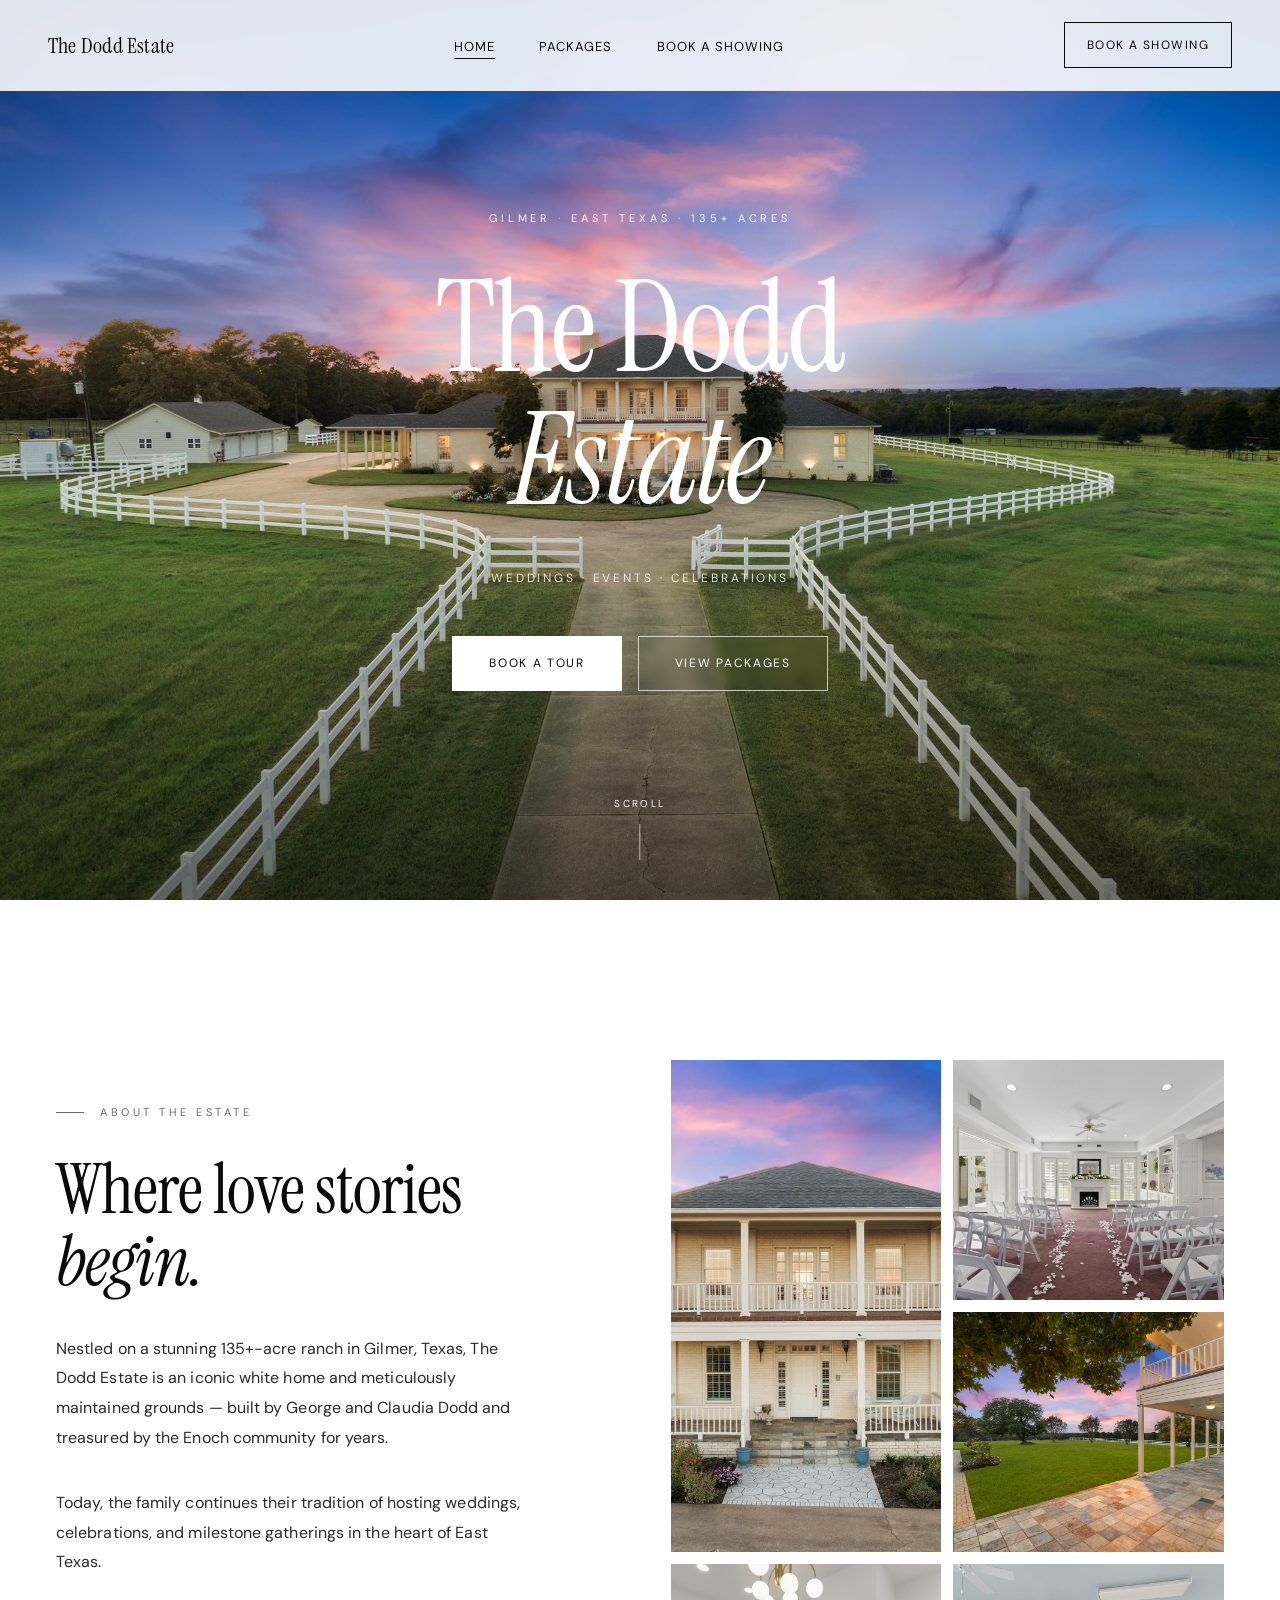
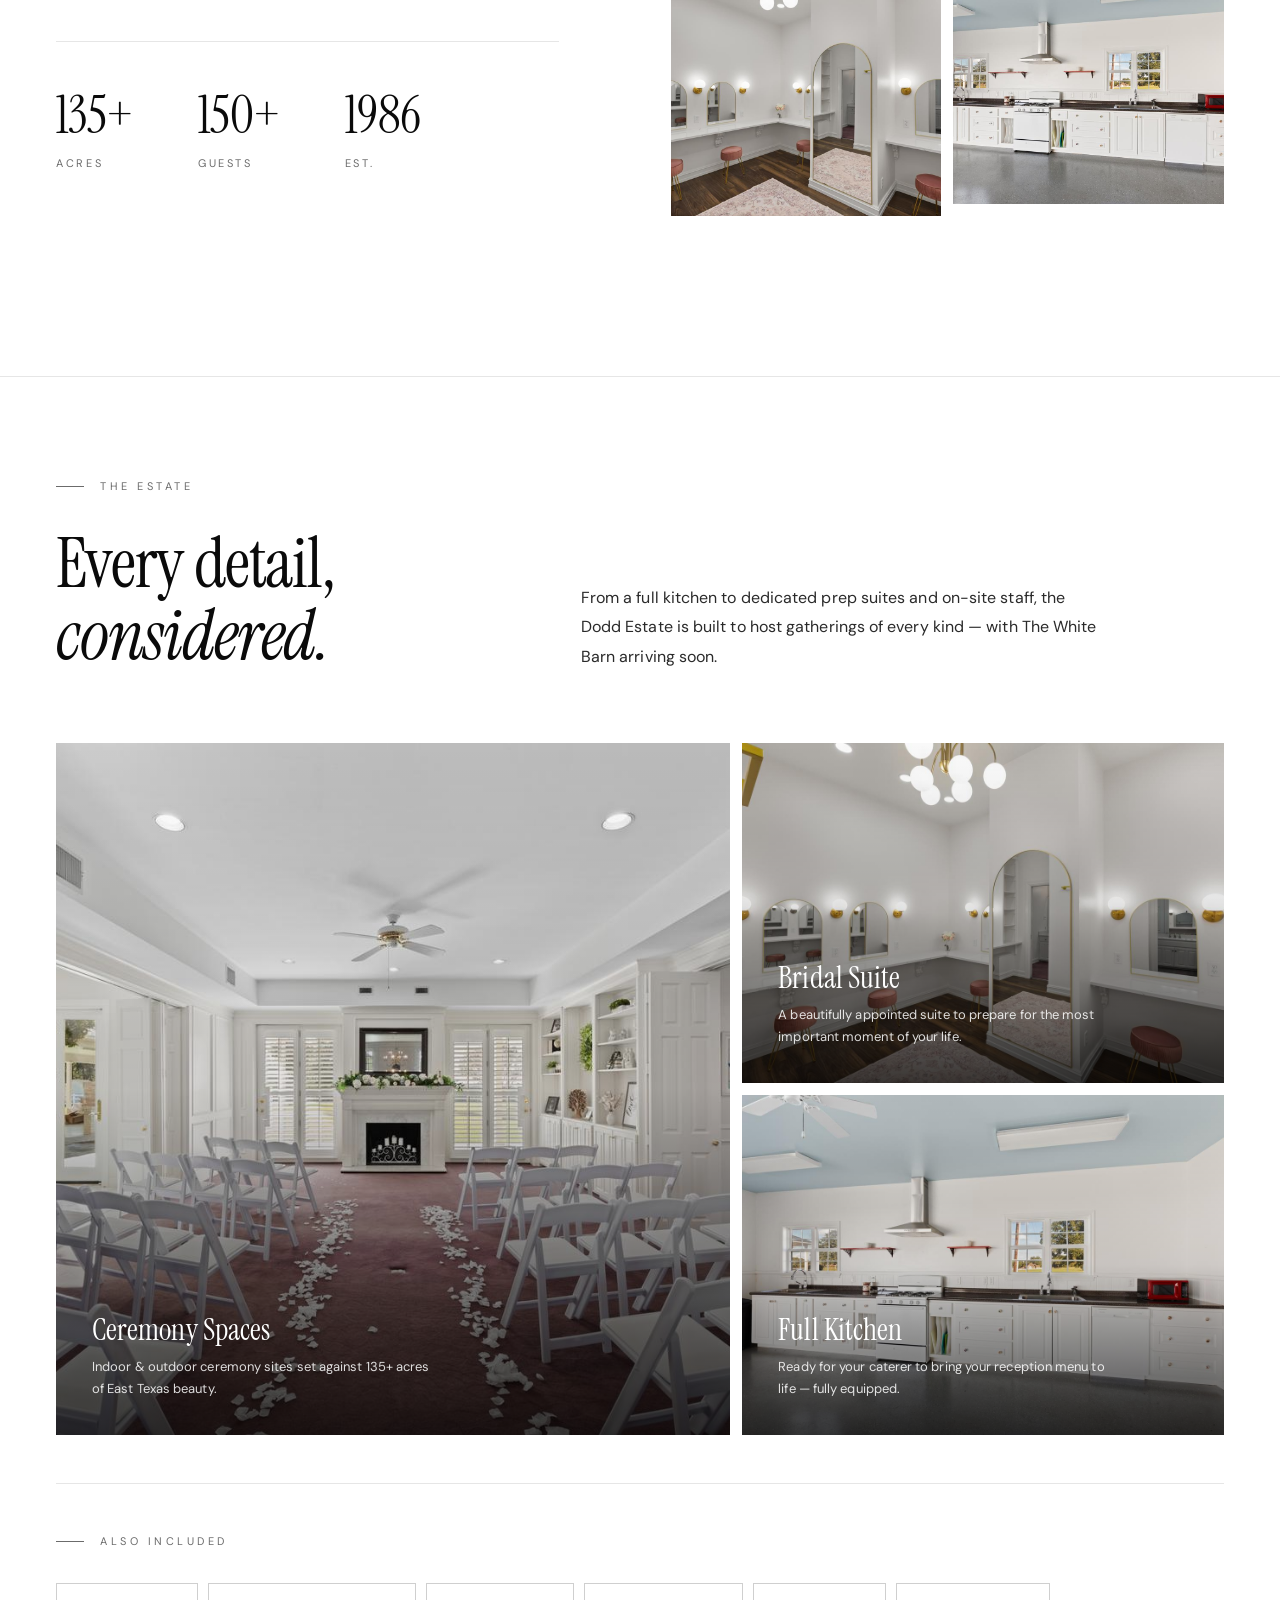
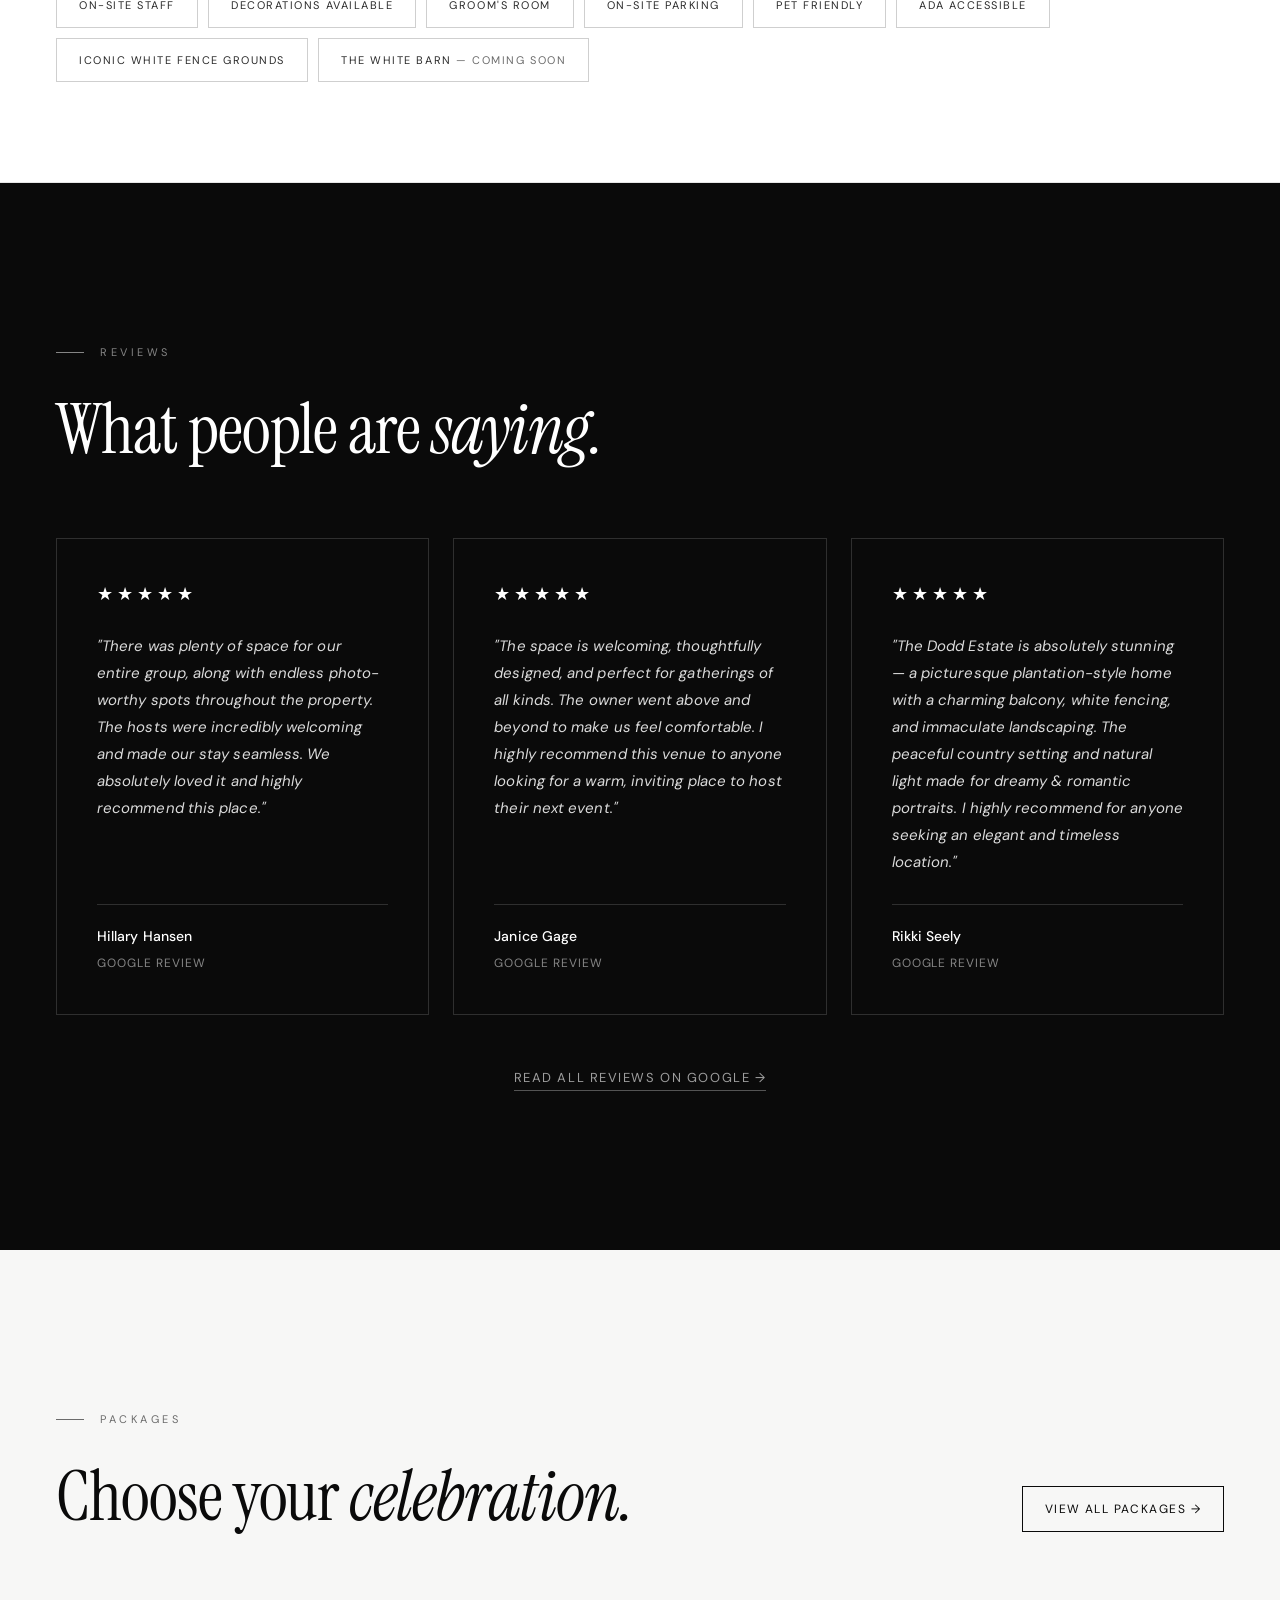
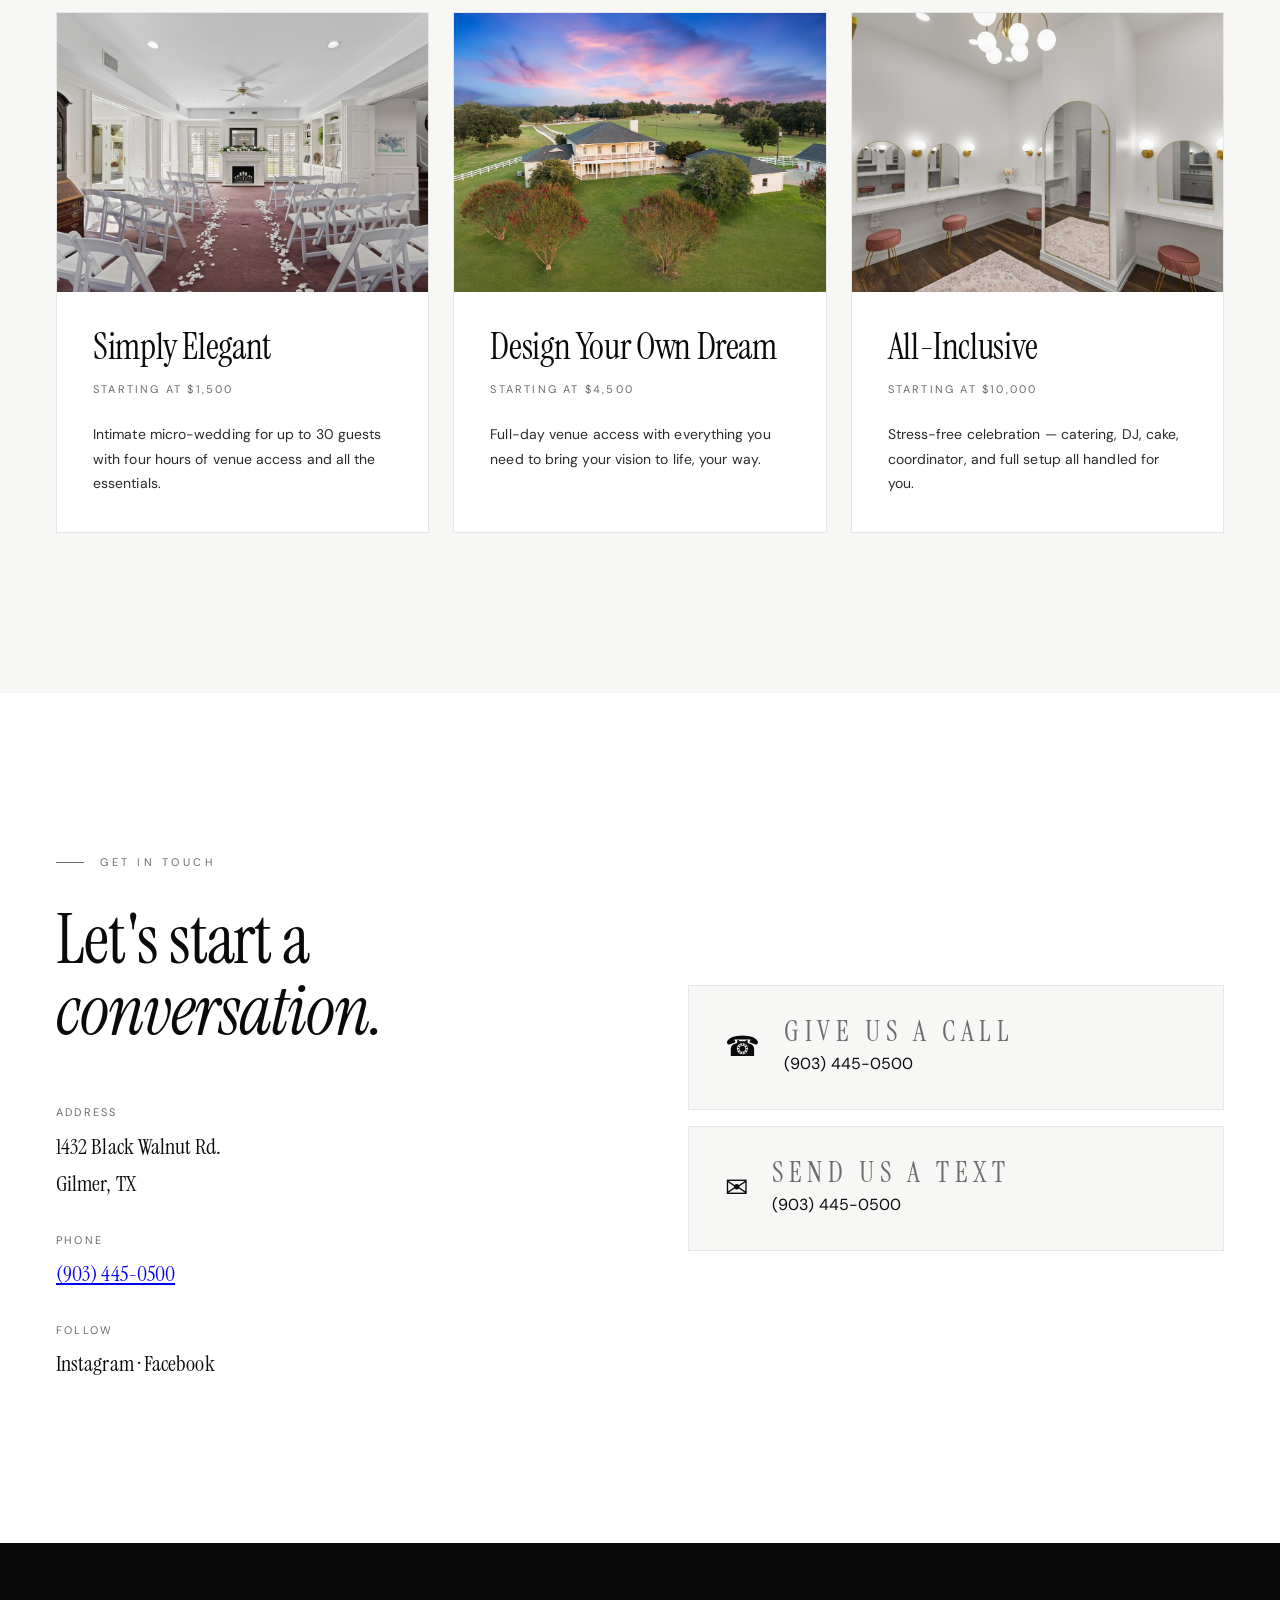
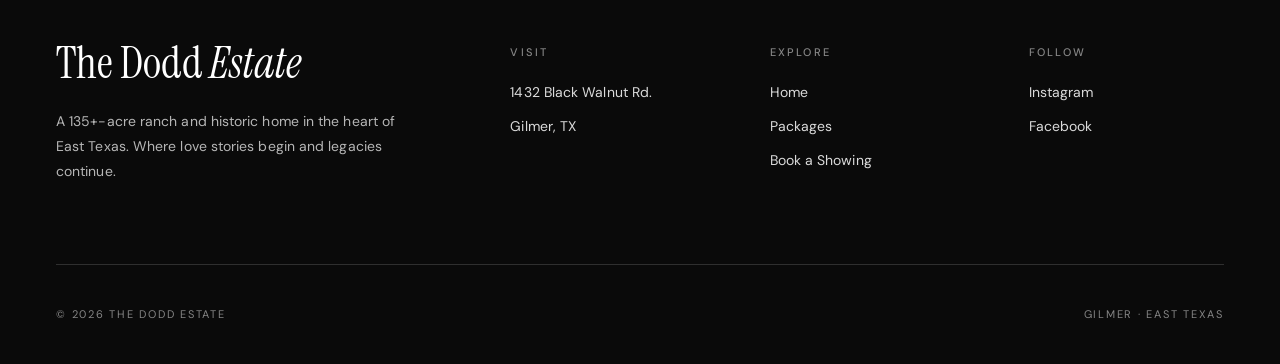
==== commit e418815f: "Replace contact form with Call Us and Text Us buttons Co-Authored-By: Claude Sonnet 4.6 <noreply@ant" ====
--- a/index.html
+++ b/index.html
@@ -365,21 +365,29 @@
   <section class="contact">
     <div>
       <div class="section-label">Get in Touch</div>
-      <h2 class="display">Leave us a <em>message.</em></h2>
+      <h2 class="display">Let's start a <em>conversation.</em></h2>
       <div class="meta">
         <div><small>Address</small><p>1432 Black Walnut Rd.<br>Gilmer, TX</p></div>
         <div><small>Phone</small><p><a href="tel:9034450500">(903) 445-0500</a></p></div>
         <div><small>Follow</small><p>Instagram · Facebook</p></div>
       </div>
     </div>
-    <form action="#" method="POST">
-      <div class="field"><label>First Name</label><input type="text" name="first_name" /></div>
-      <div class="field"><label>Last Name</label><input type="text" name="last_name" /></div>
-      <div class="field"><label>Email</label><input type="email" name="email" required /></div>
-      <div class="field"><label>Subject</label><input type="text" name="subject" /></div>
-      <div class="field"><label>Message</label><textarea name="message" rows="3"></textarea></div>
-      <button type="submit">Send Message →</button>
-    </form>
+    <div class="contact-actions">
+      <a href="tel:9034450500" class="contact-btn contact-btn--call">
+        <span class="contact-btn-icon">&#9742;</span>
+        <span>
+          <small>Give us a call</small>
+          (903) 445-0500
+        </span>
+      </a>
+      <a href="sms:9034450500" class="contact-btn contact-btn--text">
+        <span class="contact-btn-icon">&#9993;</span>
+        <span>
+          <small>Send us a text</small>
+          (903) 445-0500
+        </span>
+      </a>
+    </div>
   </section>
 
   <!-- FOOTER -->
--- a/css/style.css
+++ b/css/style.css
@@ -473,12 +473,44 @@
 
 .contact {
   display: grid; grid-template-columns: 1fr 1fr;
-  gap: 96px; align-items: start;
+  gap: 96px; align-items: center;
 }
 
 .contact h2 { margin-bottom: 40px; }
 
 .contact .meta { margin-top: 56px; display: grid; gap: 28px; }
+
+.contact-actions {
+  display: grid; gap: 16px;
+}
+
+.contact-btn {
+  display: flex; align-items: center; gap: 24px;
+  padding: 32px 36px; text-decoration: none;
+  border: 1px solid var(--line); color: var(--ink);
+  transition: all 0.25s ease; background: var(--bg-alt);
+}
+
+.contact-btn:hover { background: var(--ink); color: #fff; border-color: var(--ink); }
+
+.contact-btn-icon {
+  font-size: 28px; line-height: 1; flex-shrink: 0;
+}
+
+.contact-btn span:last-child {
+  display: flex; flex-direction: column; gap: 4px;
+}
+
+.contact-btn small {
+  font-size: 11px; letter-spacing: 0.2em; text-transform: uppercase;
+  color: var(--muted); font-weight: 400;
+}
+
+.contact-btn:hover small { color: rgba(255,255,255,0.6); }
+
+.contact-btn span:last-child > *:last-child {
+  font-family: var(--serif); font-size: 28px; line-height: 1;
+}
 
 .contact .meta div small {
   font-size: 11px; letter-spacing: 0.2em; text-transform: uppercase;
@@ -487,29 +519,6 @@
 
 .contact .meta div p { font-family: var(--serif); font-size: 22px; }
 
-form { display: grid; gap: 0; }
-
-form .field { border-bottom: 1px solid var(--line); padding: 24px 0; }
-
-form label {
-  font-size: 11px; letter-spacing: 0.2em; text-transform: uppercase;
-  color: var(--muted); display: block; margin-bottom: 10px;
-}
-
-form input, form textarea {
-  width: 100%; border: none; background: transparent;
-  font-family: var(--sans); font-size: 16px;
-  color: var(--ink); outline: none; resize: none;
-}
-
-form button {
-  margin-top: 40px; background: var(--ink); color: #fff; border: none;
-  padding: 22px 36px; font-family: var(--sans); font-size: 12px;
-  letter-spacing: 0.18em; text-transform: uppercase; cursor: pointer;
-  justify-self: start; transition: background 0.25s ease;
-}
-
-form button:hover { background: var(--ink-soft); }
 
 
 /* ─────────── FOOTER ─────────── */
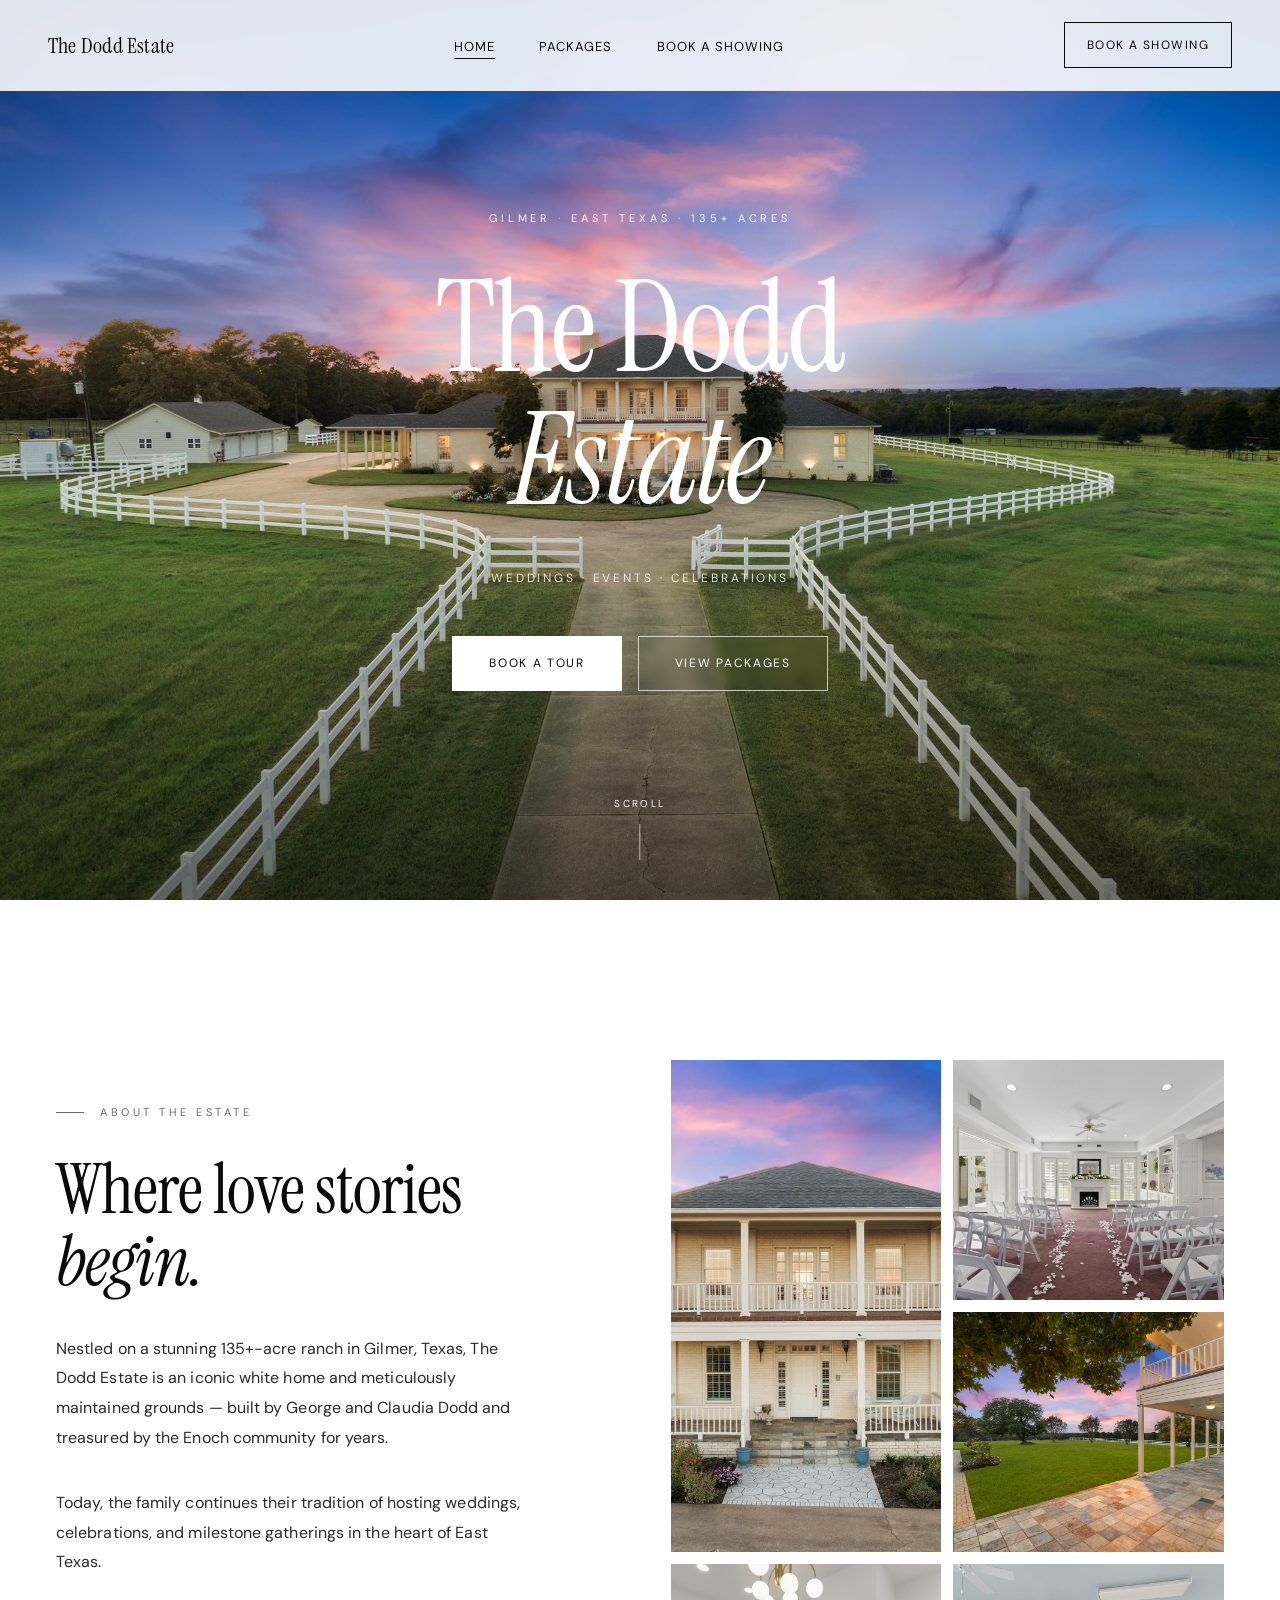
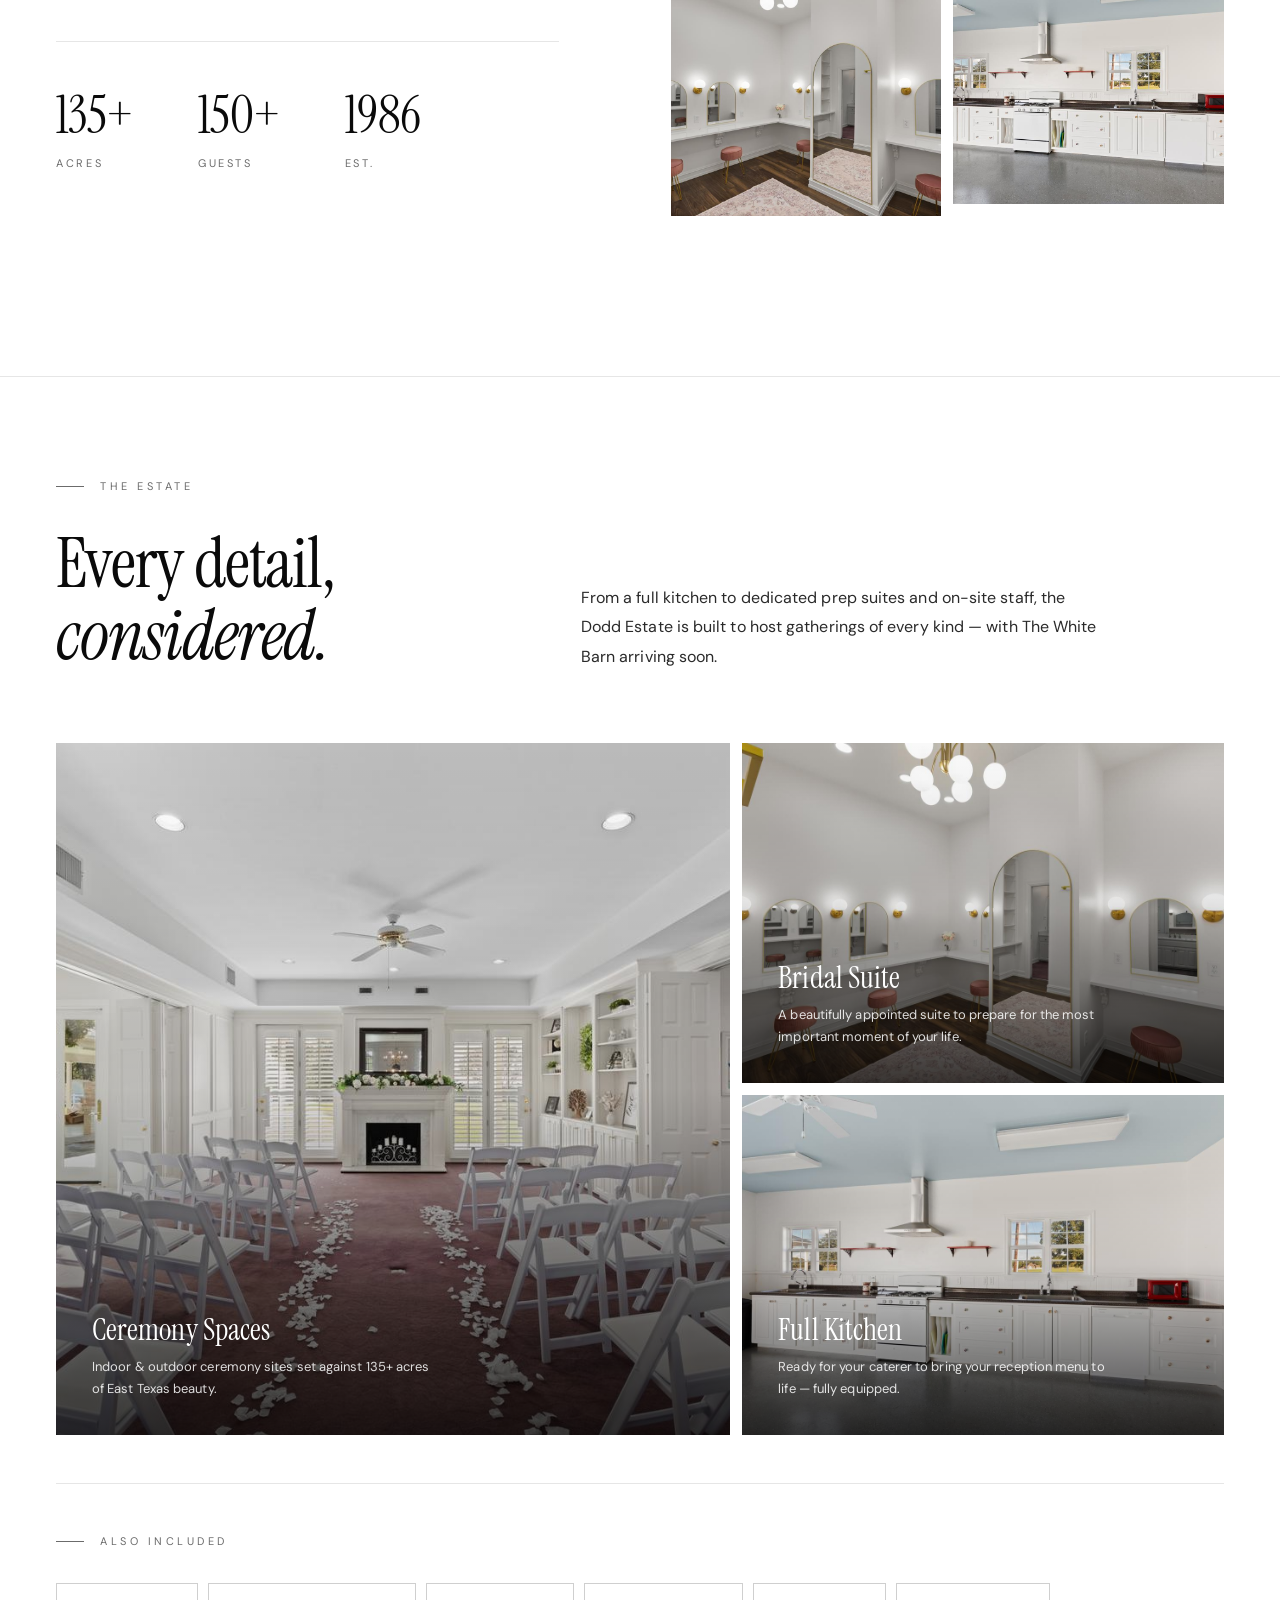
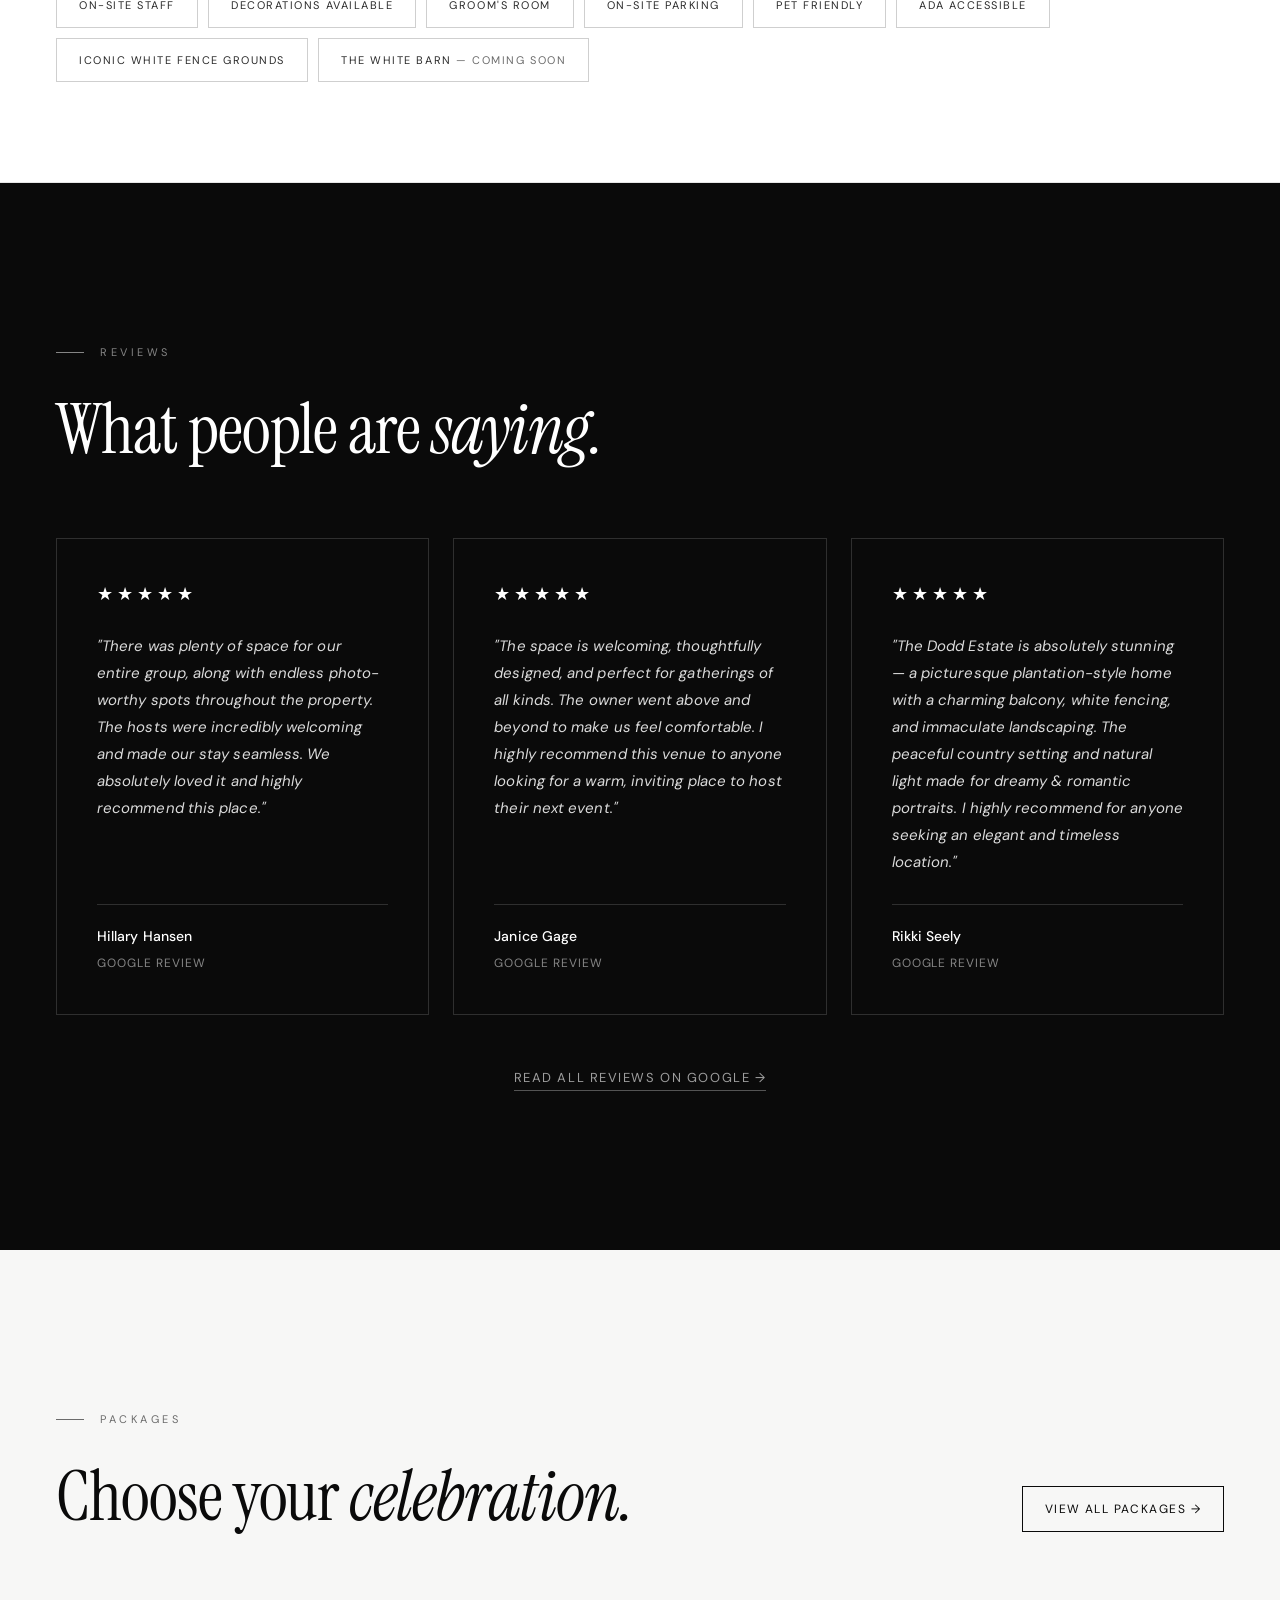
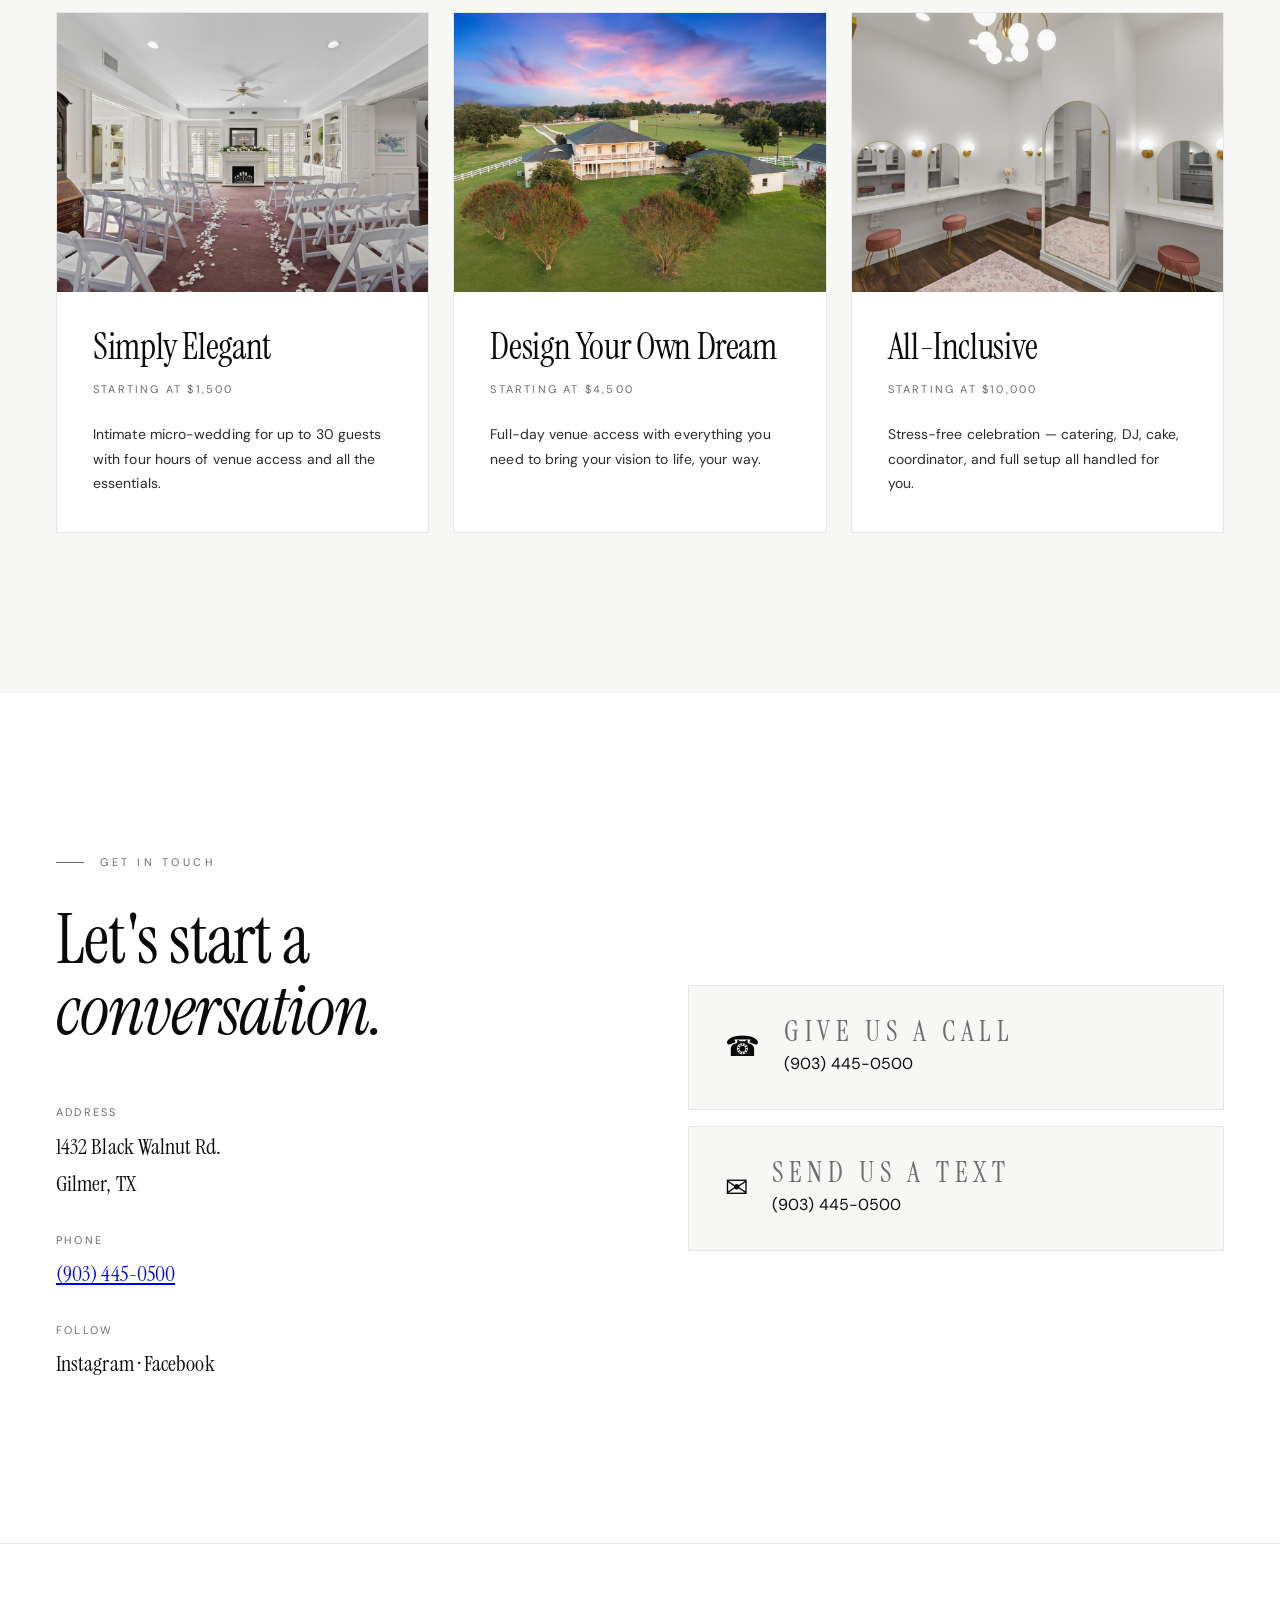
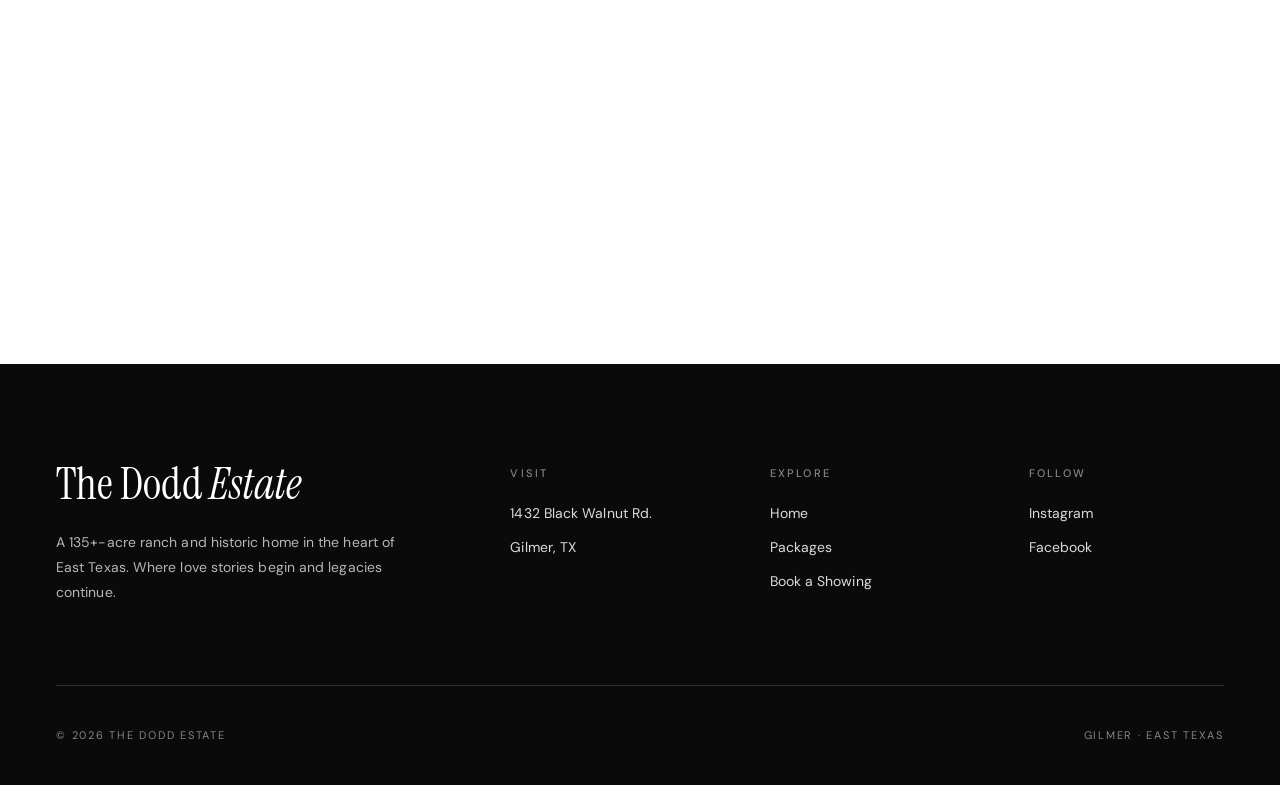
==== commit be6bebf6: "Add Google Maps embed above footer Co-Authored-By: Claude Sonnet 4.6 <noreply@anthropic.com>" ====
--- a/index.html
+++ b/index.html
@@ -390,6 +390,16 @@
     </div>
   </section>
 
+  <!-- MAP -->
+  <div class="map-embed">
+    <iframe
+      src="https://www.google.com/maps/embed?pb=!1m18!1m12!1m3!1d3339.1!2d-94.9435!3d32.7348!2m3!1f0!2f0!3f0!3m2!1i1024!2i768!4f13.1!3m3!1m2!1s0x0%3A0x0!2s1432%20Black%20Walnut%20Rd%2C%20Gilmer%2C%20TX%2075644!5e0!3m2!1sen!2sus!4v1"
+      width="100%" height="420" style="border:0;" allowfullscreen=""
+      loading="lazy" referrerpolicy="no-referrer-when-downgrade"
+      title="The Dodd Estate location — 1432 Black Walnut Rd, Gilmer, TX">
+    </iframe>
+  </div>
+
   <!-- FOOTER -->
   <footer>
     <div class="foot-inner">
@@ -413,6 +423,12 @@
     <div class="foot-base"><div>© 2026 The Dodd Estate</div><div>Gilmer · East Texas</div></div>
   </footer>
 
+  <!-- MOBILE STICKY CTA -->
+  <div class="mobile-cta">
+    <a href="tel:9034450500" class="mobile-cta-btn mobile-cta-btn--call">Call Us</a>
+    <a href="book.html" class="mobile-cta-btn mobile-cta-btn--book">Book a Showing</a>
+  </div>
+
   <script src="js/main.js"></script>
 </body>
 </html>
--- a/css/style.css
+++ b/css/style.css
@@ -521,6 +521,16 @@
 
 
 
+/* ─────────── MAP ─────────── */
+
+.map-embed {
+  width: 100%; line-height: 0;
+  border-top: 1px solid var(--line);
+}
+
+.map-embed iframe { display: block; width: 100%; }
+
+
 /* ─────────── FOOTER ─────────── */
 
 footer {
@@ -849,6 +859,39 @@
 
 .cal-embed > div {
   width: 100%; height: 100%;
+}
+
+
+/* ─────────── MOBILE STICKY CTA ─────────── */
+
+.mobile-cta {
+  display: none;
+}
+
+@media (max-width: 720px) {
+  .mobile-cta {
+    display: flex; position: fixed; bottom: 0; left: 0; right: 0;
+    z-index: 200; border-top: 1px solid var(--line);
+  }
+
+  .mobile-cta-btn {
+    flex: 1; padding: 18px 12px; text-align: center;
+    font-family: var(--sans); font-size: 13px;
+    letter-spacing: 0.1em; text-transform: uppercase;
+    text-decoration: none; font-weight: 500;
+  }
+
+  .mobile-cta-btn--call {
+    background: #fff; color: var(--ink);
+    border-right: 1px solid var(--line);
+  }
+
+  .mobile-cta-btn--book {
+    background: var(--ink); color: #fff;
+  }
+
+  /* Push footer up so it's not hidden behind the bar */
+  footer { padding-bottom: 80px; }
 }
 
 
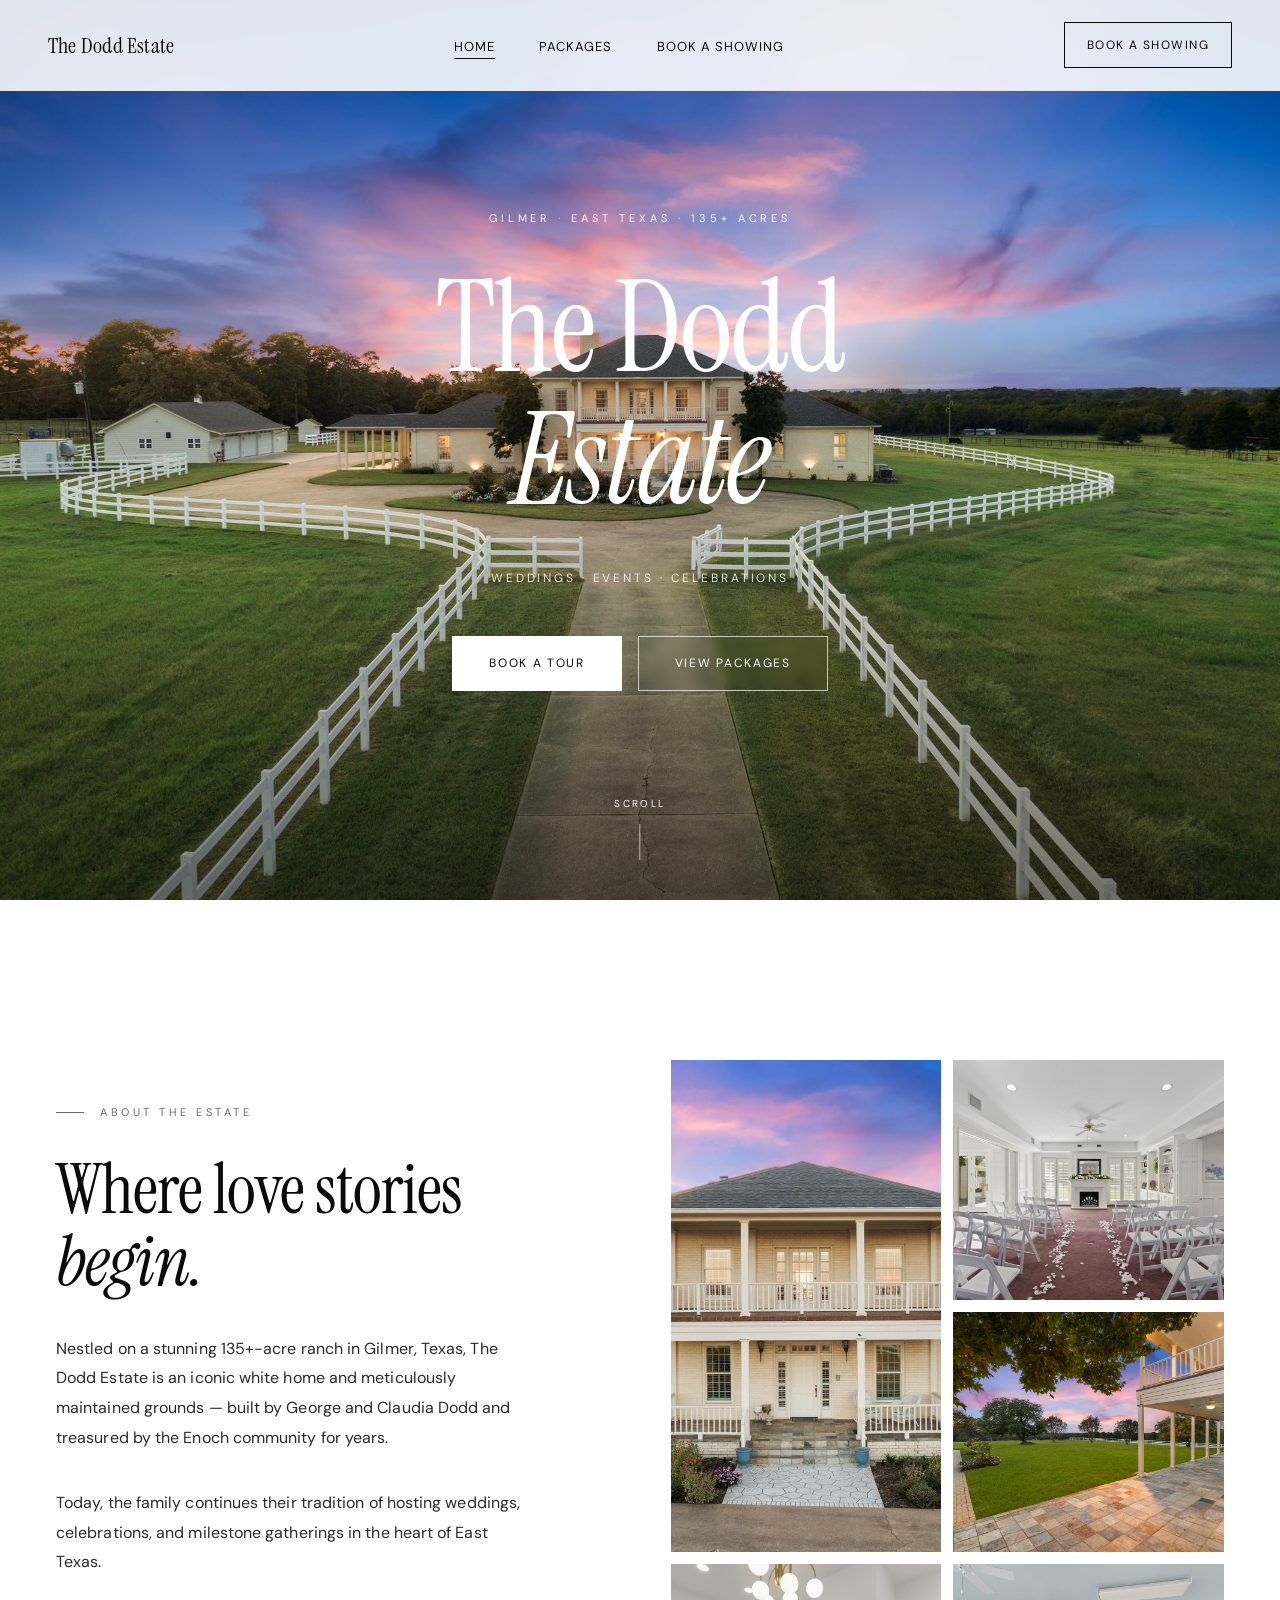
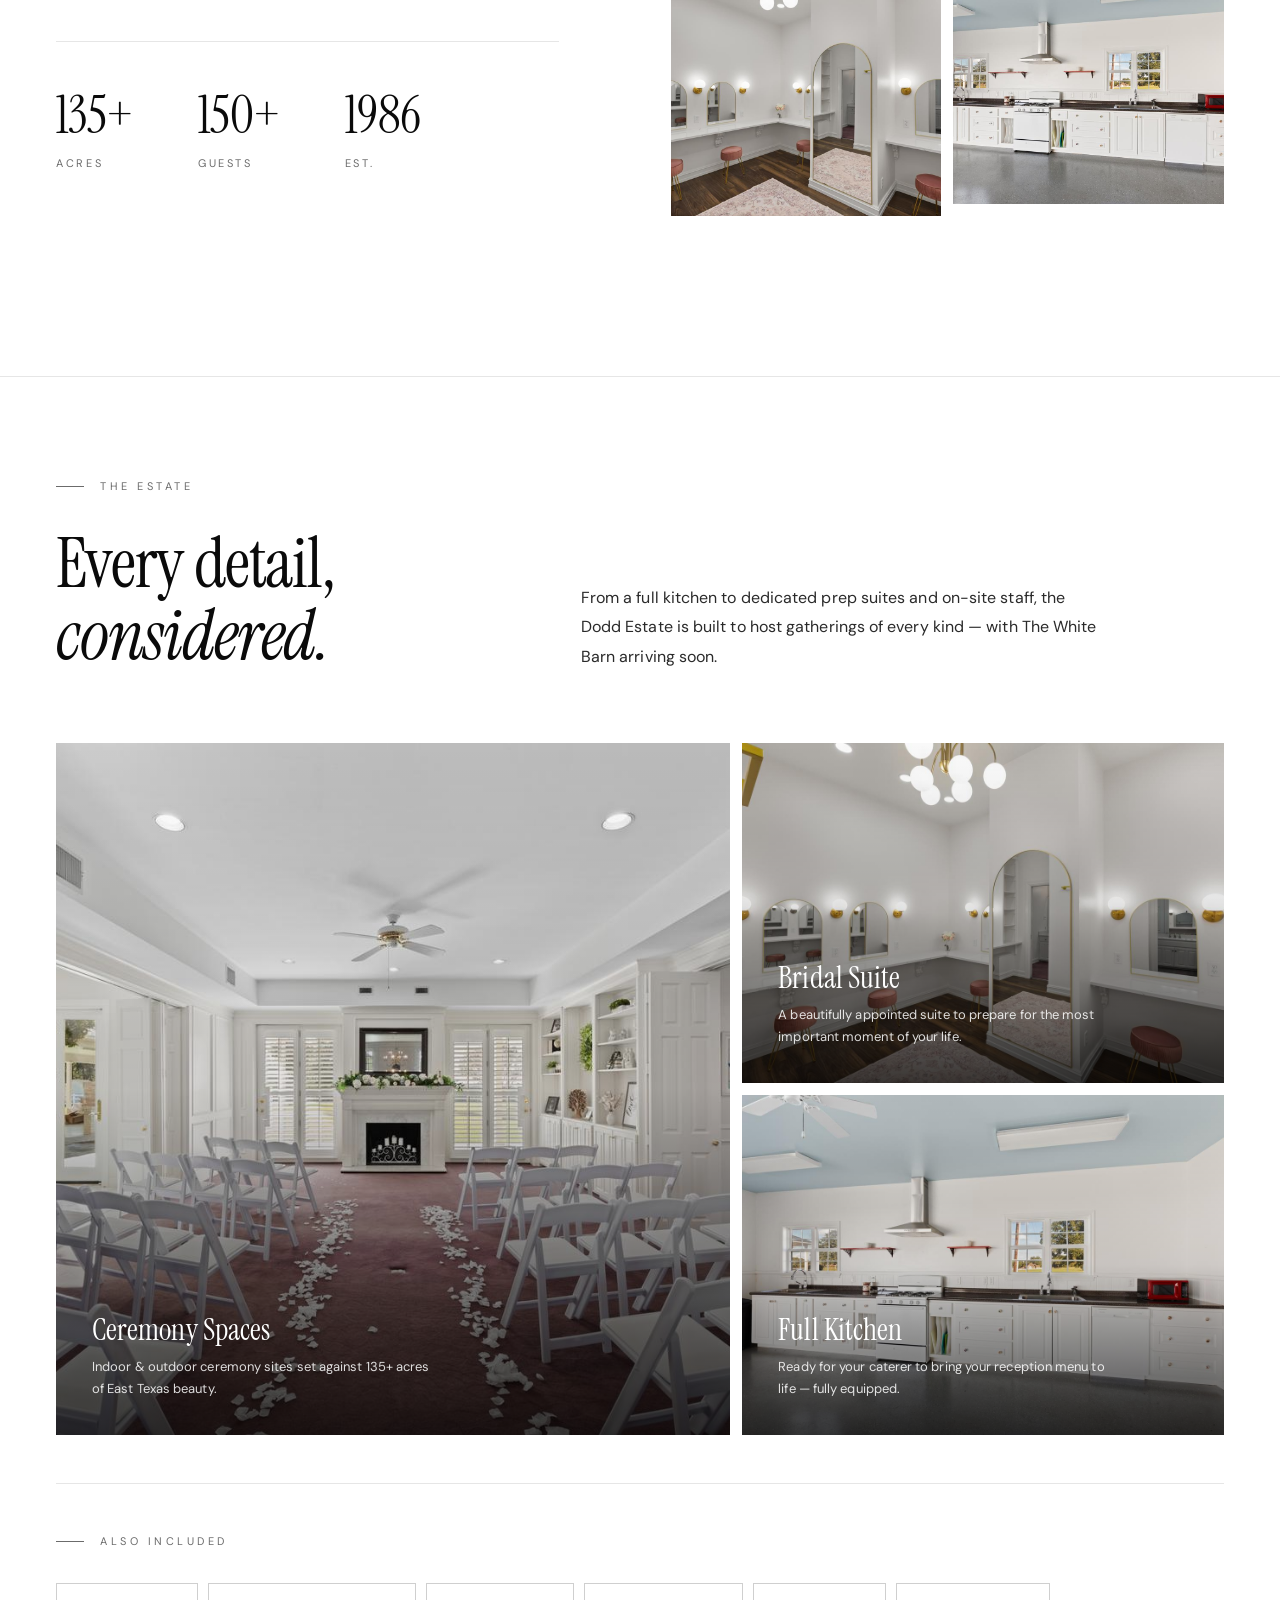
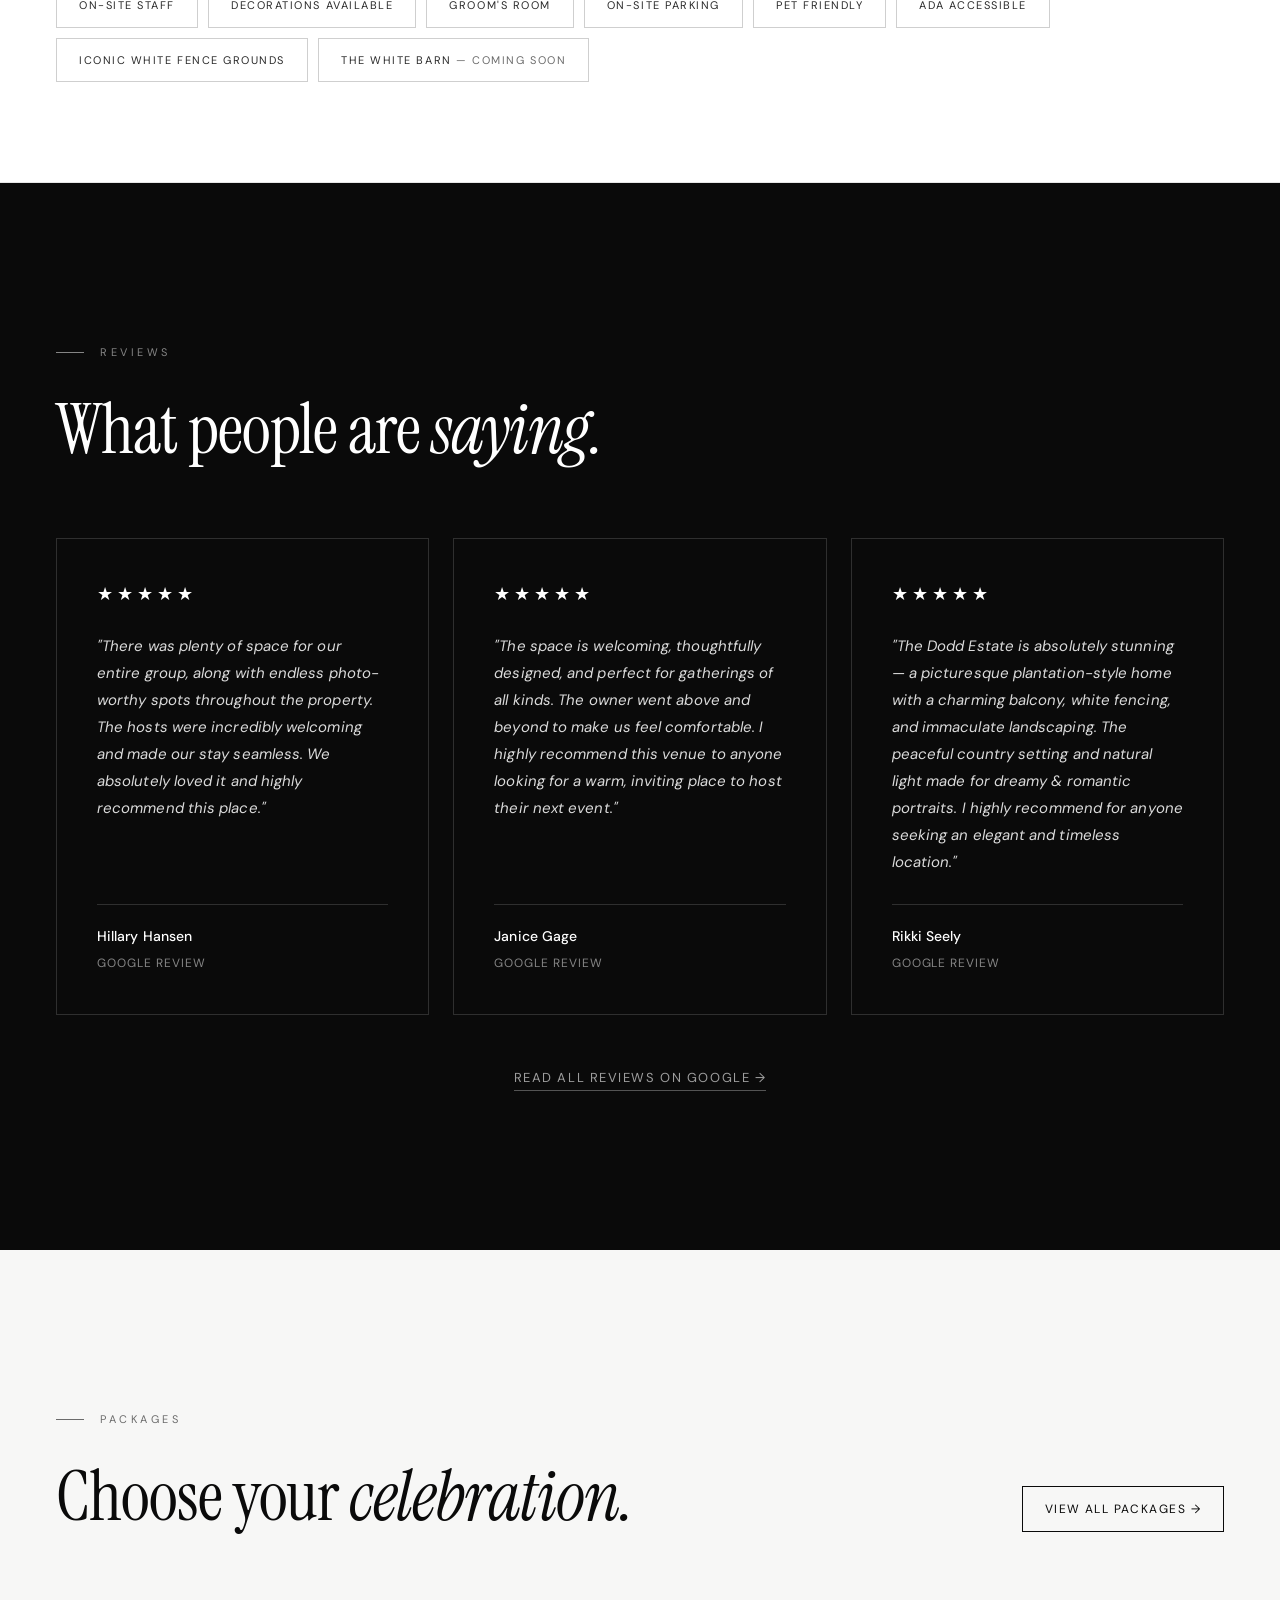
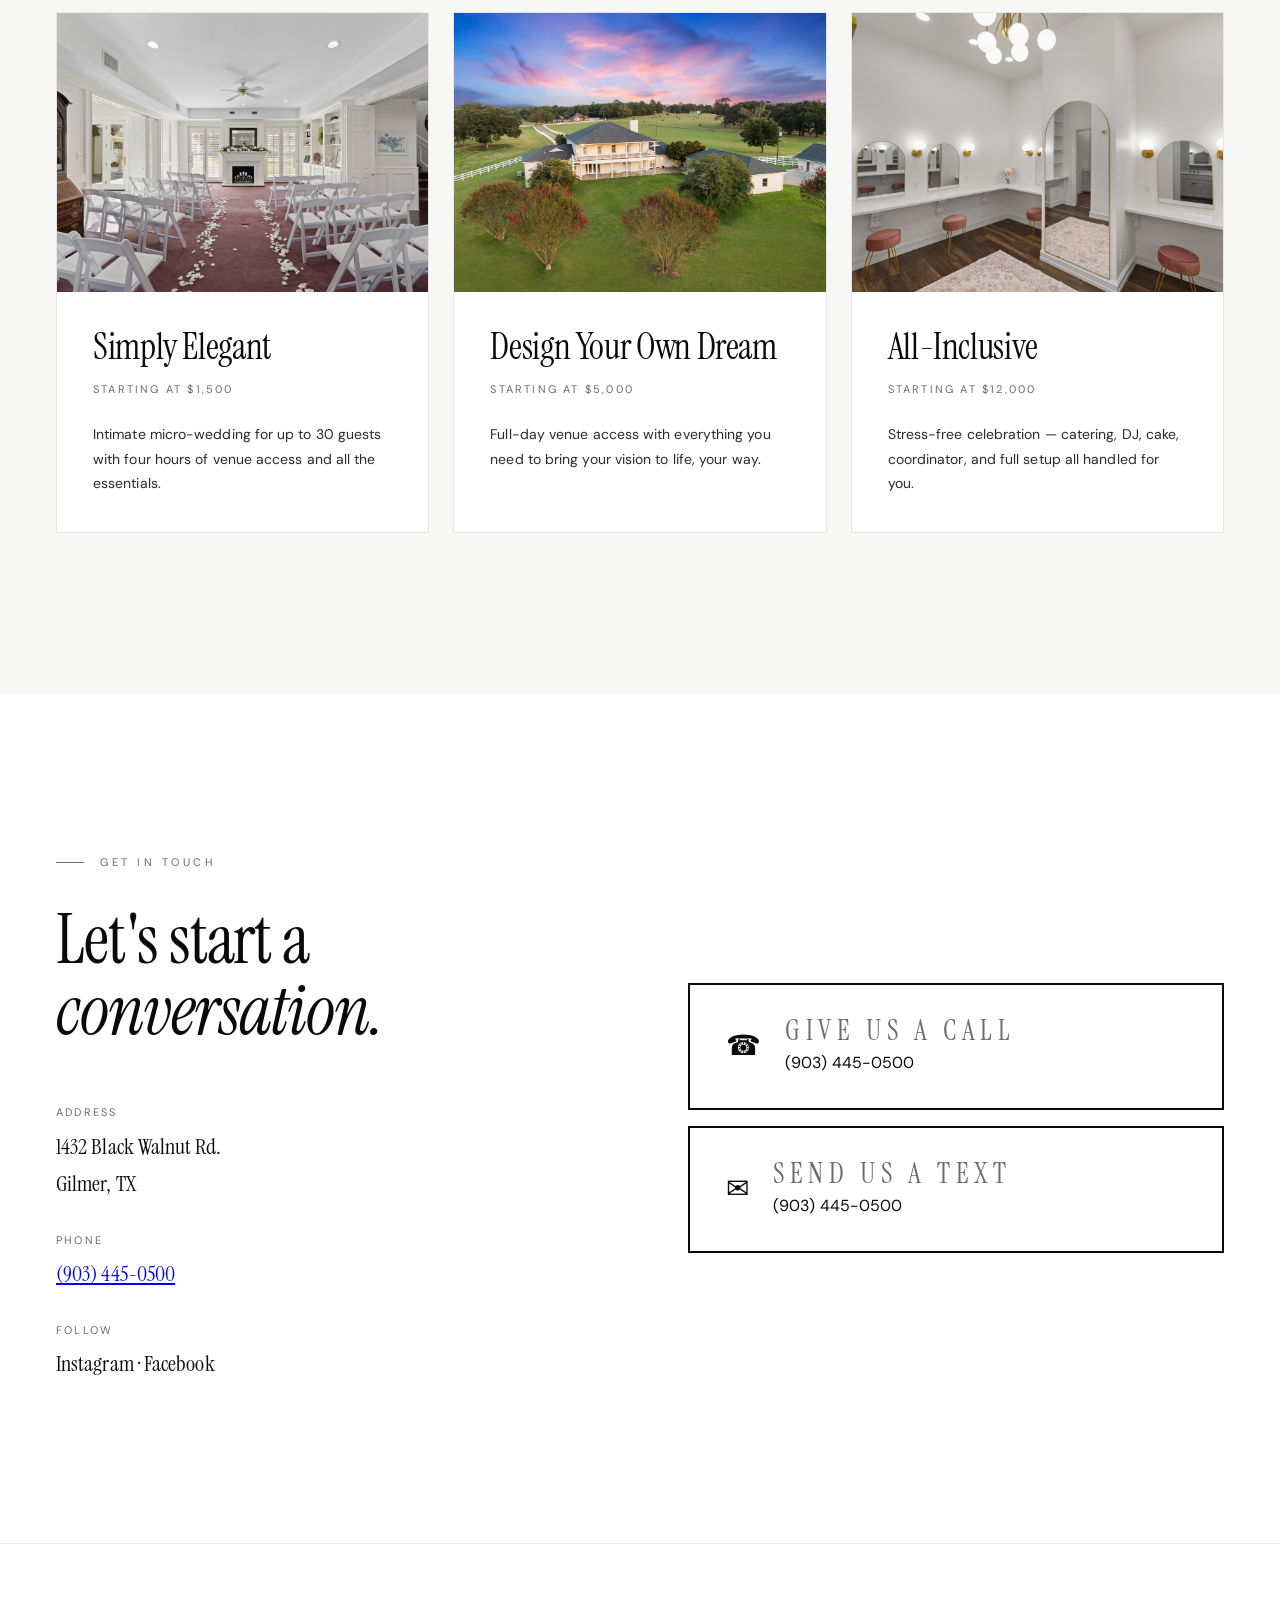
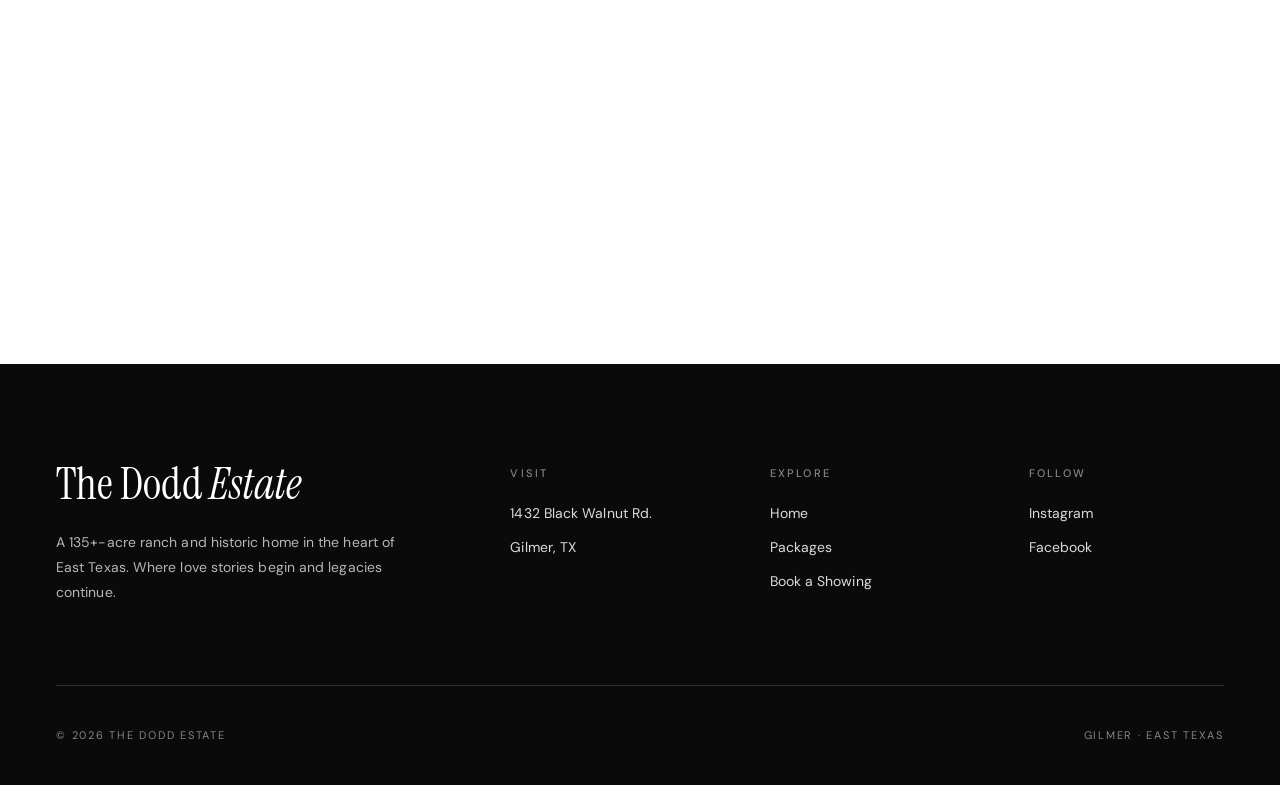
==== commit 1f730cdc: "Update homepage wedding pricing and FAQ data" ====
--- a/index.html
+++ b/index.html
@@ -133,7 +133,7 @@
             "name": "What is the starting price for a wedding at The Dodd Estate?",
             "acceptedAnswer": {
               "@type": "Answer",
-              "text": "Wedding packages start at $1,500 for intimate micro-weddings (up to 30 guests, Monday–Thursday). Full-day packages start at $4,500 and all-inclusive packages start at $10,000."
+              "text": "Wedding packages start at $1,500 for intimate micro-weddings (up to 30 guests, Monday–Thursday). Full-day packages start at $5,000 and all-inclusive packages start at $12,000."
             }
           },
           {
@@ -345,7 +345,7 @@
           <div class="img"><img src="images/aerial.jpg" alt="Design Your Own Dream"></div>
           <div class="body">
             <h3>Design Your Own Dream</h3>
-            <div class="price">Starting at $4,500</div>
+            <div class="price">Starting at $5,000</div>
             <p>Full-day venue access with everything you need to bring your vision to life, your way.</p>
           </div>
         </a>
@@ -353,7 +353,7 @@
           <div class="img"><img src="images/bridal.jpg" alt="All-Inclusive"></div>
           <div class="body">
             <h3>All-Inclusive</h3>
-            <div class="price">Starting at $10,000</div>
+            <div class="price">Starting at $12,000</div>
             <p>Stress-free celebration — catering, DJ, cake, coordinator, and full setup all handled for you.</p>
           </div>
         </a>
@@ -393,7 +393,7 @@
   <!-- MAP -->
   <div class="map-embed">
     <iframe
-      src="https://www.google.com/maps/embed?pb=!1m18!1m12!1m3!1d3339.1!2d-94.9435!3d32.7348!2m3!1f0!2f0!3f0!3m2!1i1024!2i768!4f13.1!3m3!1m2!1s0x0%3A0x0!2s1432%20Black%20Walnut%20Rd%2C%20Gilmer%2C%20TX%2075644!5e0!3m2!1sen!2sus!4v1"
+      src="https://maps.google.com/maps?q=1432+Black+Walnut+Rd,+Gilmer,+TX+75644&z=12&output=embed"
       width="100%" height="420" style="border:0;" allowfullscreen=""
       loading="lazy" referrerpolicy="no-referrer-when-downgrade"
       title="The Dodd Estate location — 1432 Black Walnut Rd, Gilmer, TX">
--- a/css/style.css
+++ b/css/style.css
@@ -487,11 +487,17 @@
 .contact-btn {
   display: flex; align-items: center; gap: 24px;
   padding: 32px 36px; text-decoration: none;
-  border: 1px solid var(--line); color: var(--ink);
-  transition: all 0.25s ease; background: var(--bg-alt);
-}
-
-.contact-btn:hover { background: var(--ink); color: #fff; border-color: var(--ink); }
+  border: 2px solid var(--ink); color: var(--ink);
+  transition: all 0.25s ease;
+}
+
+.contact-btn--call,
+.contact-btn--text {
+  background: transparent; color: var(--ink);
+}
+
+.contact-btn--call:hover,
+.contact-btn--text:hover { background: var(--ink); color: #fff; }
 
 .contact-btn-icon {
   font-size: 28px; line-height: 1; flex-shrink: 0;
@@ -506,7 +512,7 @@
   color: var(--muted); font-weight: 400;
 }
 
-.contact-btn:hover small { color: rgba(255,255,255,0.6); }
+.contact-btn:hover small { color: rgba(255,255,255,0.65); }
 
 .contact-btn span:last-child > *:last-child {
   font-family: var(--serif); font-size: 28px; line-height: 1;
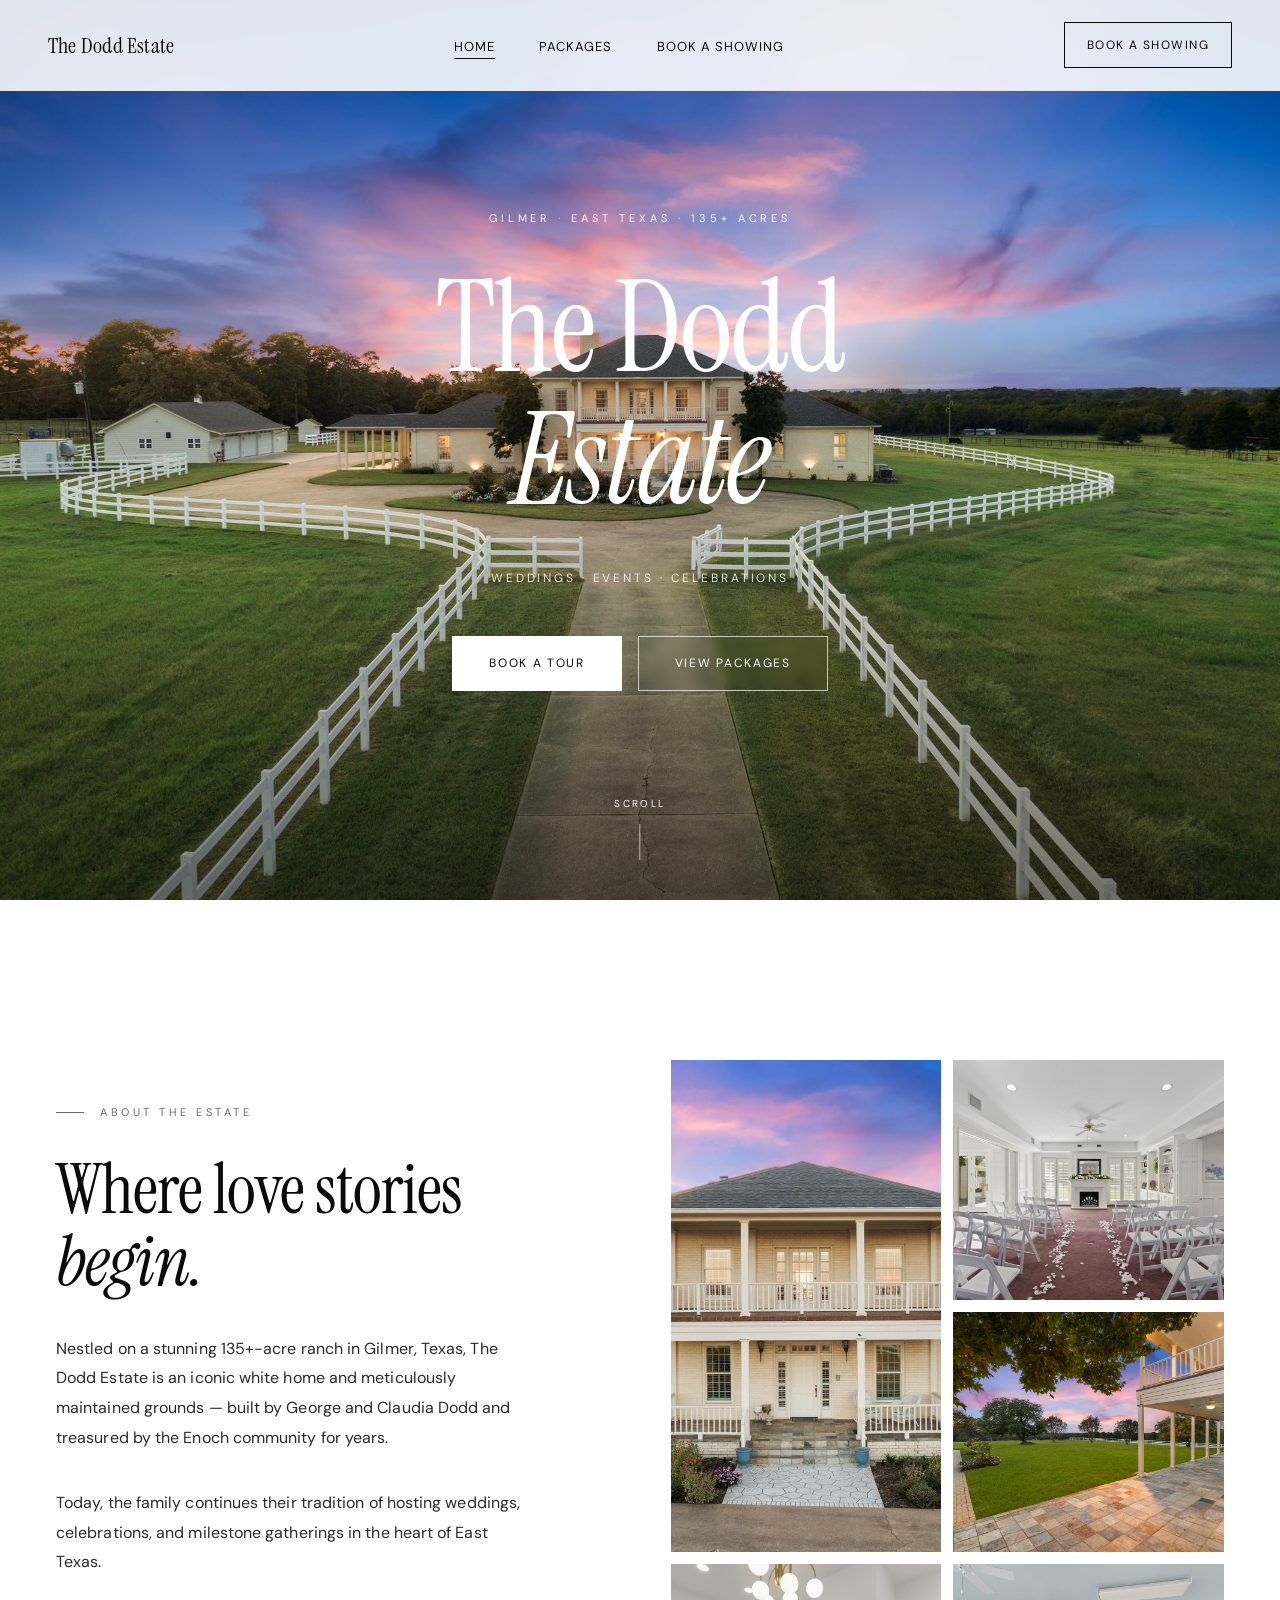
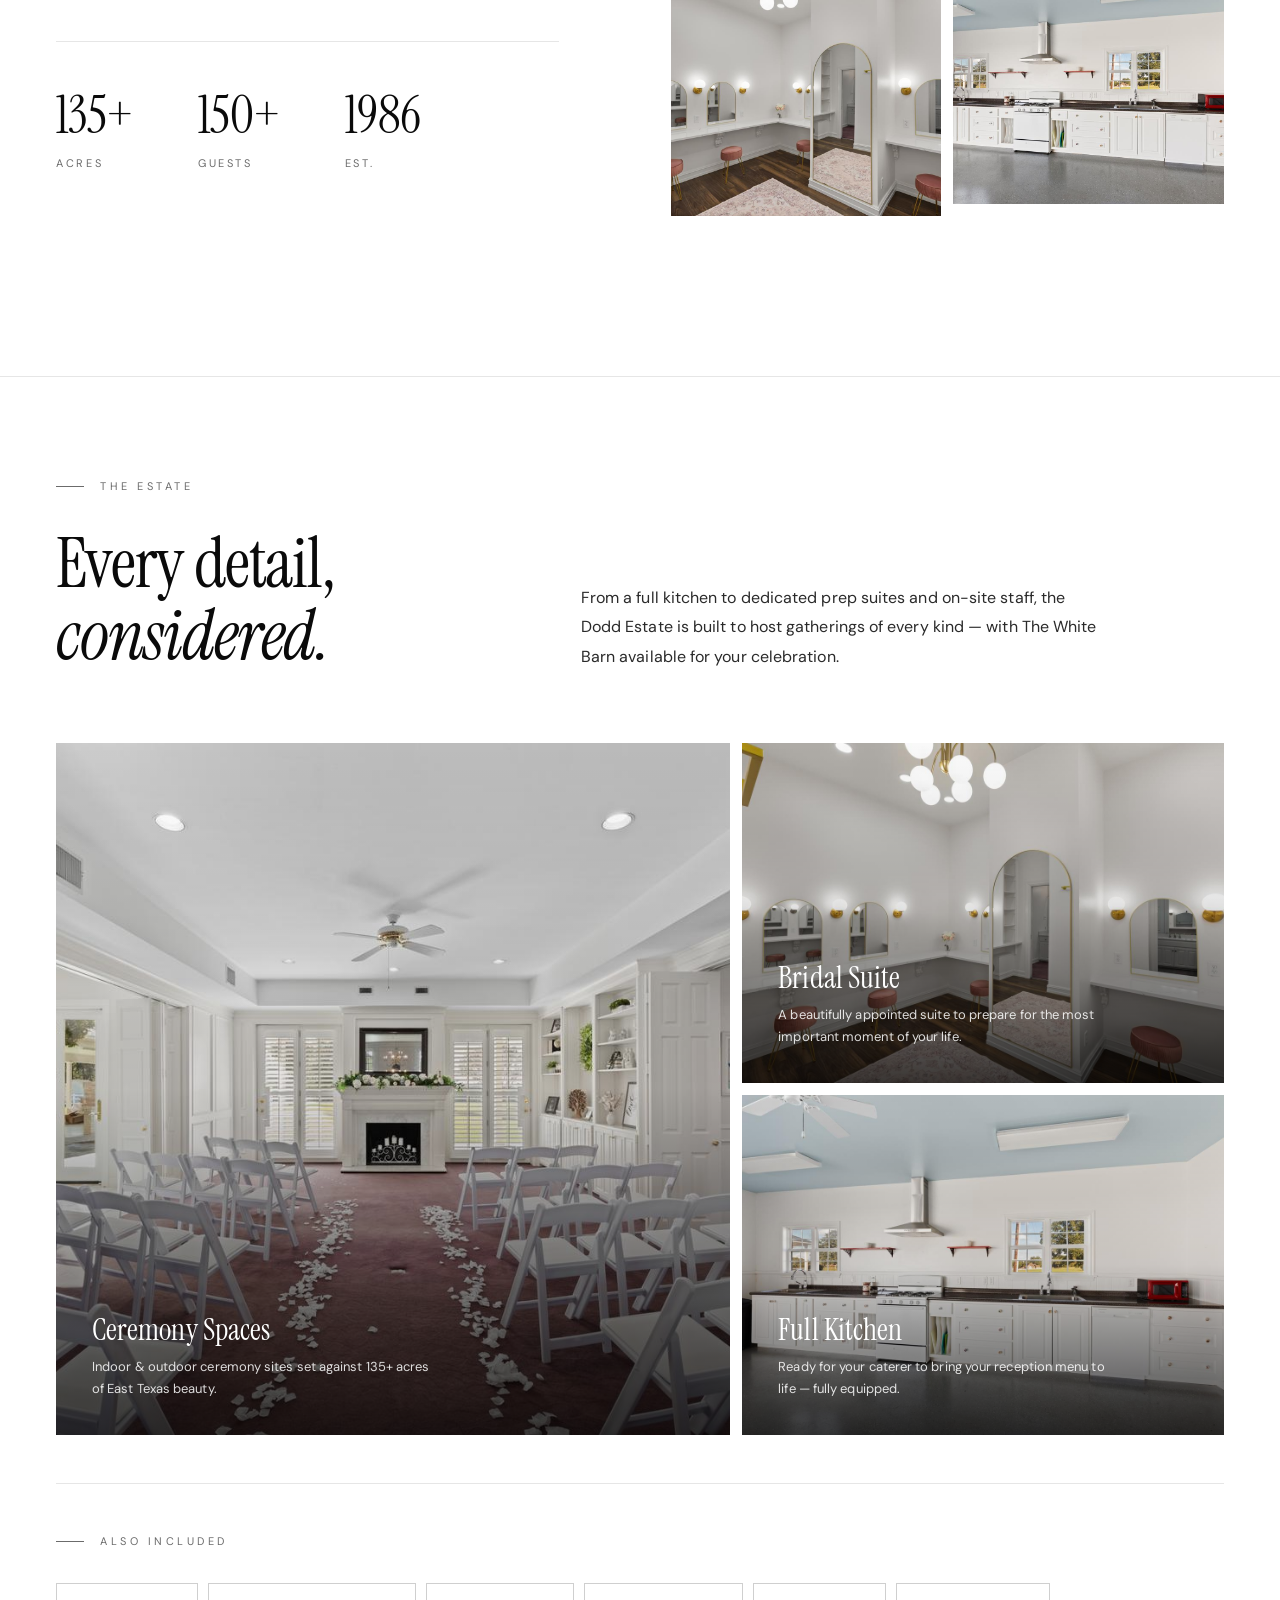
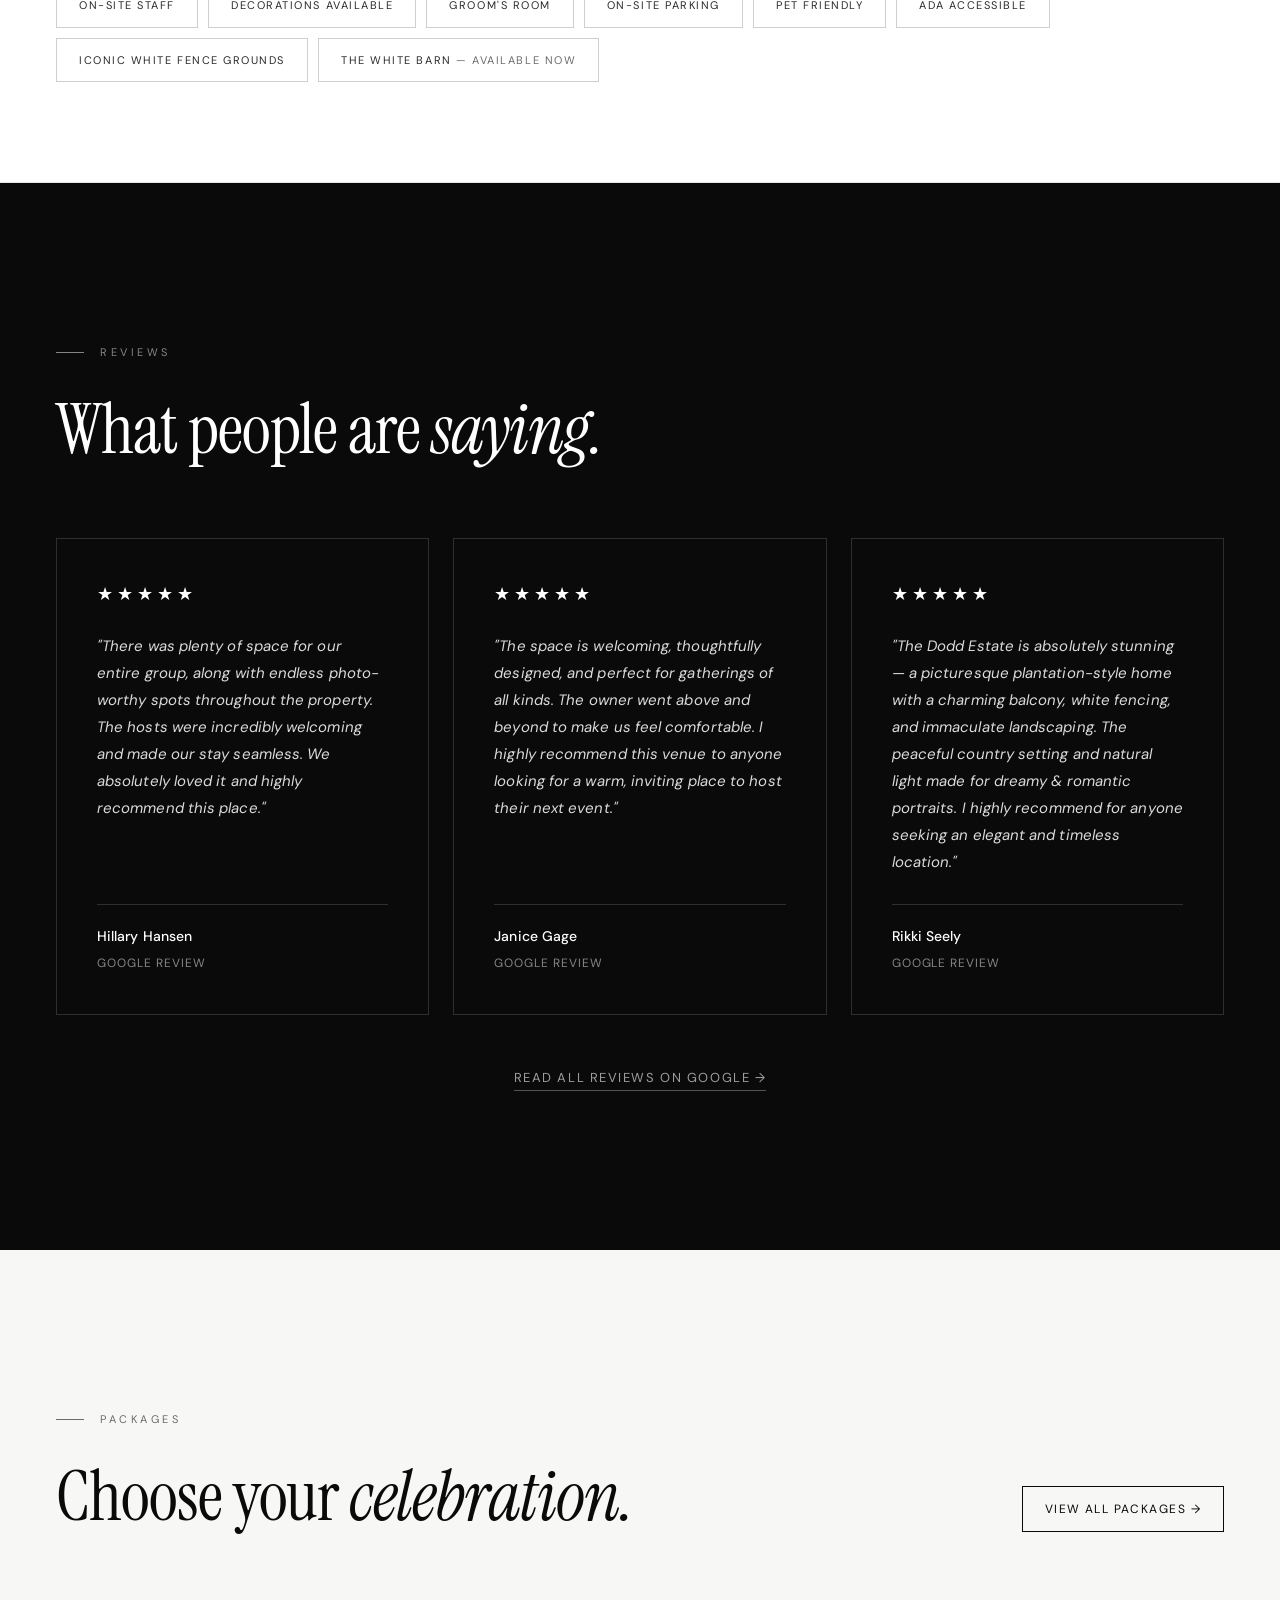
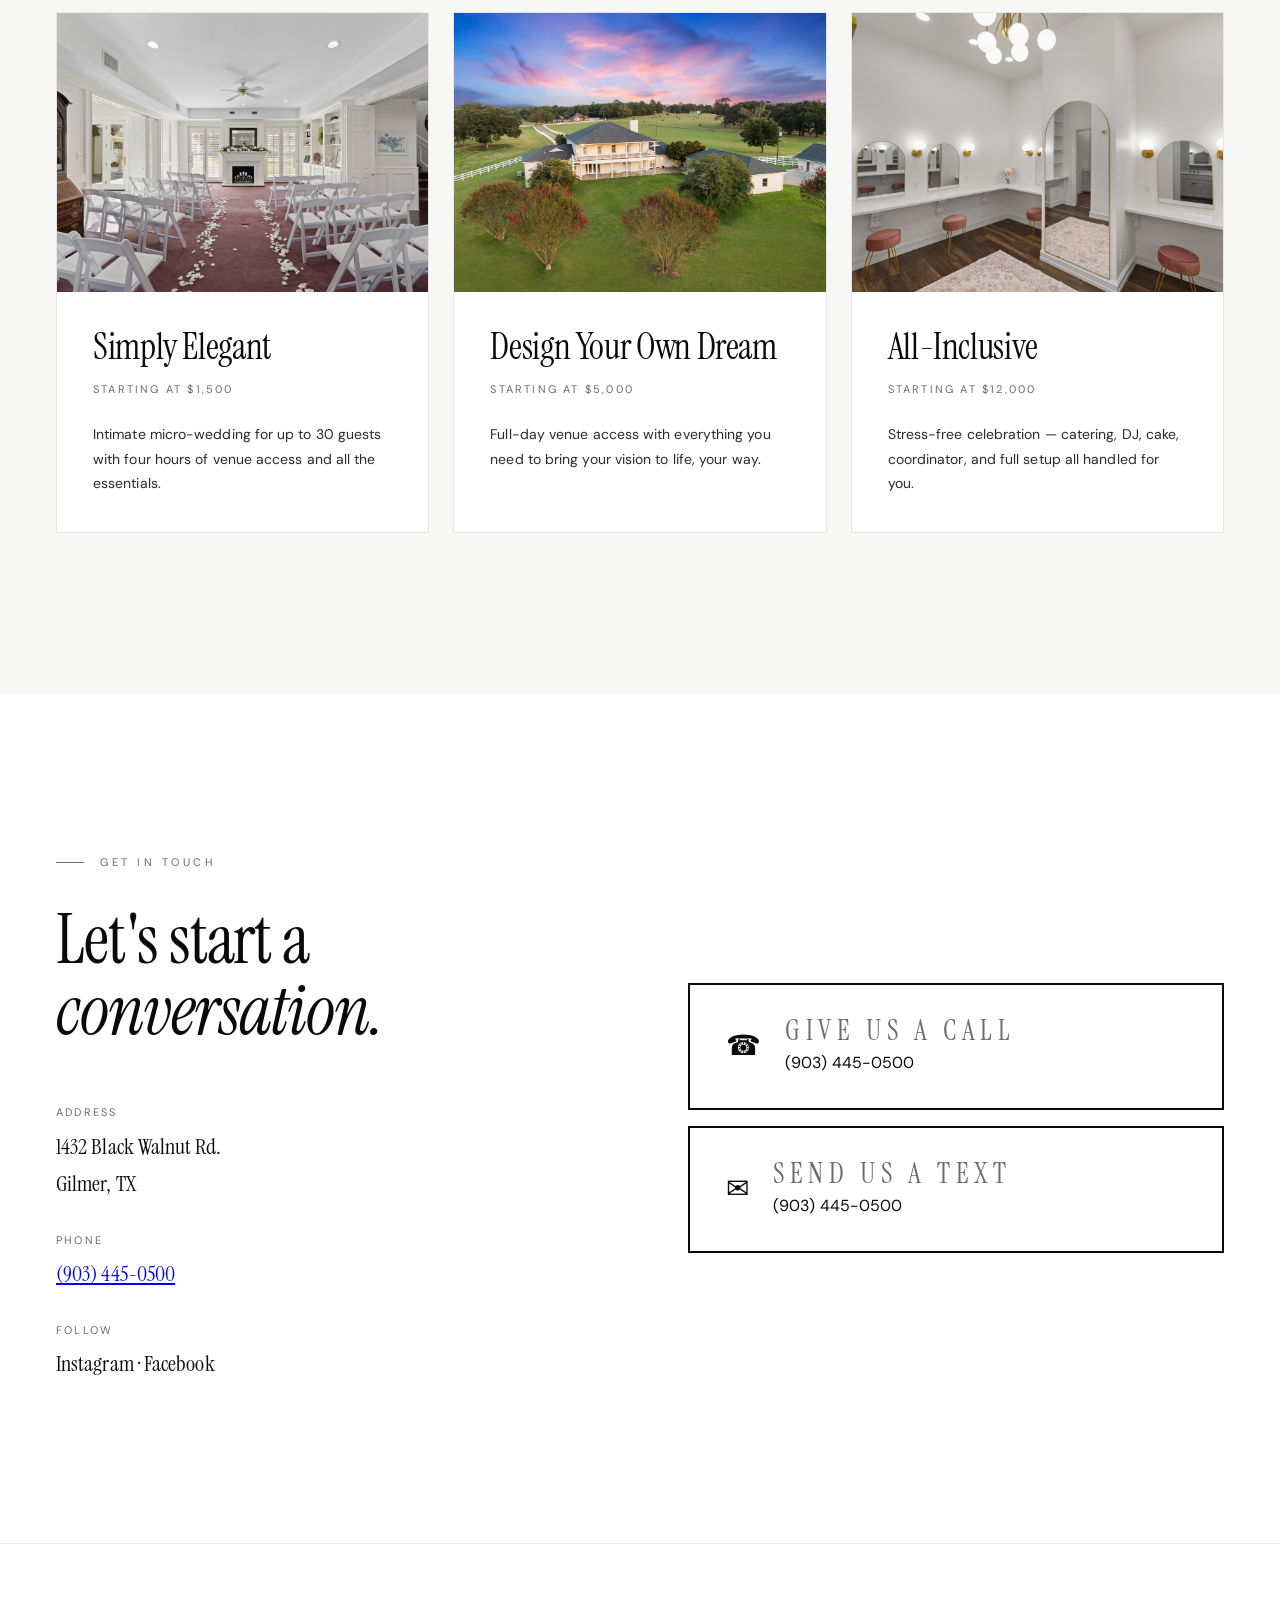
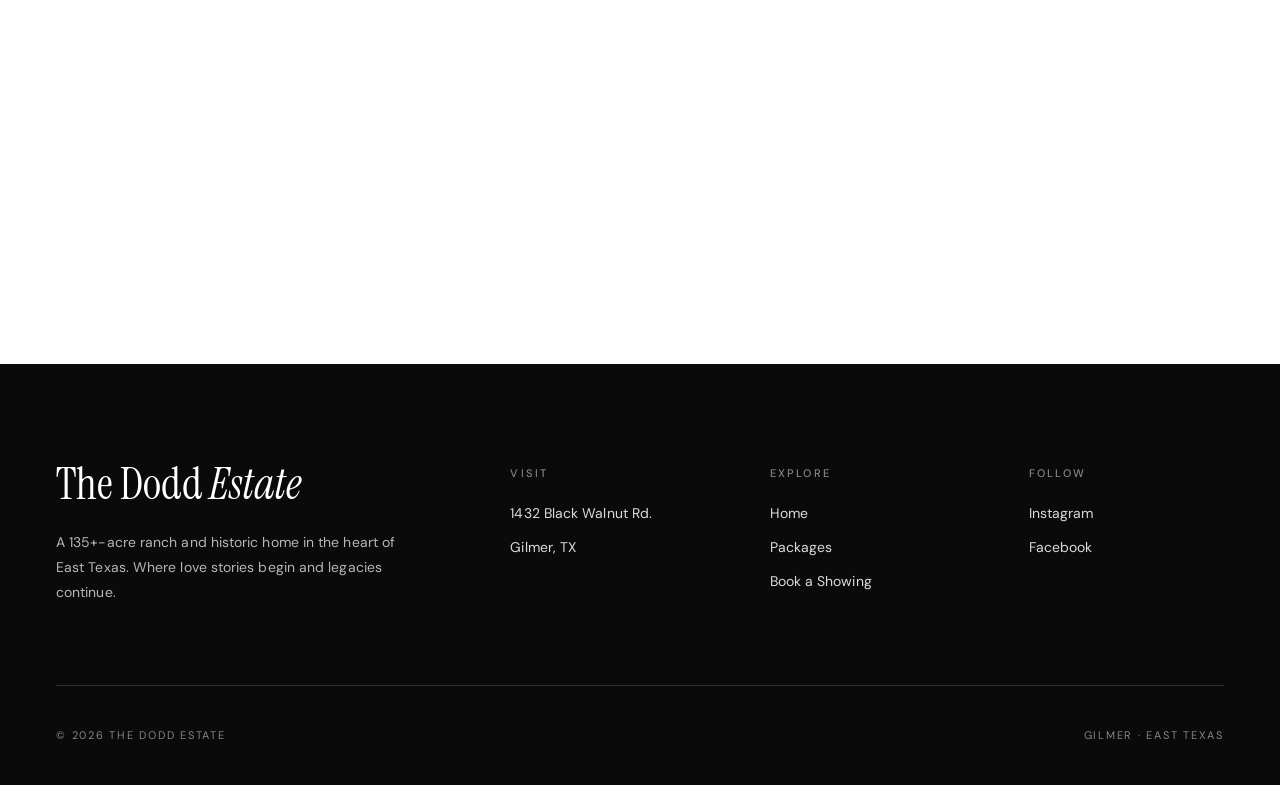
==== commit 3d31378b: "Align homepage URLs and current venue facts" ====
--- a/index.html
+++ b/index.html
@@ -8,7 +8,7 @@
   <title>Wedding Venue in Gilmer, TX | The Dodd Estate | East Texas</title>
   <meta name="description" content="The Dodd Estate is a 135+-acre wedding venue &amp; event center in Gilmer, East Texas. Historic ranch home, outdoor ceremonies, full kitchen, bridal suite &amp; groom's room. Est. 1986. Packages from $1,500." />
   <meta name="keywords" content="wedding venue Gilmer TX, wedding venue East Texas, outdoor wedding venue Texas, ranch wedding venue East Texas, event center Gilmer Texas, wedding packages East Texas, East Texas wedding" />
-  <link rel="canonical" href="https://thedoddestate.com/" />
+  <link rel="canonical" href="https://www.doddestate.com/" />
   <meta name="robots" content="index, follow" />
   <meta name="author" content="The Dodd Estate" />
 
@@ -20,10 +20,10 @@
 
   <!-- ═══ OPEN GRAPH / FACEBOOK ═══ -->
   <meta property="og:type" content="website" />
-  <meta property="og:url" content="https://thedoddestate.com/" />
+  <meta property="og:url" content="https://www.doddestate.com/" />
   <meta property="og:title" content="The Dodd Estate — Wedding Venue &amp; Event Center | Gilmer, TX" />
   <meta property="og:description" content="A 135+-acre ranch wedding venue in Gilmer, East Texas. Historic home, outdoor ceremonies, full kitchen &amp; bridal suite. Packages from $1,500." />
-  <meta property="og:image" content="https://thedoddestate.com/images/hero.jpg" />
+  <meta property="og:image" content="https://www.doddestate.com/images/hero.jpg" />
   <meta property="og:image:width" content="1200" />
   <meta property="og:image:height" content="630" />
   <meta property="og:image:alt" content="The Dodd Estate — aerial view of 135+-acre ranch in Gilmer, TX" />
@@ -34,7 +34,7 @@
   <meta name="twitter:card" content="summary_large_image" />
   <meta name="twitter:title" content="The Dodd Estate — Wedding Venue | Gilmer, TX" />
   <meta name="twitter:description" content="A 135+-acre ranch wedding venue in Gilmer, East Texas. Packages from $1,500." />
-  <meta name="twitter:image" content="https://thedoddestate.com/images/hero.jpg" />
+  <meta name="twitter:image" content="https://www.doddestate.com/images/hero.jpg" />
 
   <!-- ═══ SCHEMA.ORG STRUCTURED DATA ═══ -->
   <script type="application/ld+json">
@@ -43,11 +43,12 @@
     "@graph": [
       {
         "@type": ["LocalBusiness", "EventVenue"],
-        "@id": "https://thedoddestate.com/#business",
+        "@id": "https://www.doddestate.com/#business",
         "name": "The Dodd Estate",
         "alternateName": "Dodd Estate Wedding Venue",
         "description": "A 135+-acre ranch wedding venue and event center in Gilmer, Texas. Established in 1986. Historic home with outdoor ceremony sites, full kitchen, bridal suite, and groom's room.",
-        "url": "https://thedoddestate.com",
+        "url": "https://www.doddestate.com/",
+        "telephone": "+19034450500",
         "address": {
           "@type": "PostalAddress",
           "streetAddress": "1432 Black Walnut Rd.",
@@ -62,11 +63,11 @@
           "longitude": -94.9435
         },
         "image": [
-          "https://thedoddestate.com/images/hero.jpg",
-          "https://thedoddestate.com/images/aerial.jpg",
-          "https://thedoddestate.com/images/front.jpg",
-          "https://thedoddestate.com/images/ceremony.jpg",
-          "https://thedoddestate.com/images/bridal.jpg"
+          "https://www.doddestate.com/images/hero.jpg",
+          "https://www.doddestate.com/images/aerial.jpg",
+          "https://www.doddestate.com/images/front.jpg",
+          "https://www.doddestate.com/images/ceremony.jpg",
+          "https://www.doddestate.com/images/bridal.jpg"
         ],
         "priceRange": "$$–$$$",
         "foundingDate": "1986",
@@ -87,12 +88,6 @@
           {"@type": "LocationFeatureSpecification", "name": "Overnight Accommodations for 12", "value": true},
           {"@type": "LocationFeatureSpecification", "name": "Decorations Available", "value": true}
         ],
-        "aggregateRating": {
-          "@type": "AggregateRating",
-          "ratingValue": "5",
-          "bestRating": "5",
-          "reviewCount": "3"
-        },
         "review": [
           {
             "@type": "Review",
@@ -125,7 +120,7 @@
             "name": "How many guests can The Dodd Estate accommodate?",
             "acceptedAnswer": {
               "@type": "Answer",
-              "text": "The Dodd Estate can accommodate up to 150 guests for weddings and events across its 135+-acre East Texas property."
+              "text": "The Dodd Estate hosts weddings and events for 150+ guests, depending on the selected spaces and layout. Full-day package starting prices include up to 100 guests; contact us about larger events."
             }
           },
           {
@@ -176,13 +171,13 @@
 
   <!-- NAV -->
   <nav class="top">
-    <a href="index.html" class="brand">The Dodd Estate</a>
+    <a href="/" class="brand">The Dodd Estate</a>
     <ul>
-      <li><a href="index.html" class="active">Home</a></li>
-      <li><a href="packages.html">Packages</a></li>
-      <li><a href="book.html">Book a Showing</a></li>
+      <li><a href="/" class="active">Home</a></li>
+      <li><a href="/packages">Packages</a></li>
+      <li><a href="/book">Book a Showing</a></li>
     </ul>
-    <a href="book.html" class="cta-nav">Book a Showing</a>
+    <a href="/book" class="cta-nav">Book a Showing</a>
   </nav>
 
   <!-- HERO -->
@@ -193,8 +188,8 @@
       <h1>The Dodd <em>Estate</em></h1>
       <div class="hero-meta">Weddings · Events · Celebrations</div>
       <div class="hero-ctas">
-        <a href="book.html" class="hero-btn hero-btn--primary">Book a Tour</a>
-        <a href="packages.html" class="hero-btn">View Packages</a>
+        <a href="/book" class="hero-btn hero-btn--primary">Book a Tour</a>
+        <a href="/packages" class="hero-btn">View Packages</a>
       </div>
     </div>
     <div class="hero-scroll">Scroll</div>
@@ -230,7 +225,7 @@
           <div class="section-label">The Estate</div>
           <h2 class="display">Every detail, <em>considered.</em></h2>
         </div>
-        <p>From a full kitchen to dedicated prep suites and on-site staff, the Dodd Estate is built to host gatherings of every kind — with The White Barn arriving soon.</p>
+        <p>From a full kitchen to dedicated prep suites and on-site staff, the Dodd Estate is built to host gatherings of every kind — with The White Barn available for your celebration.</p>
       </div>
       <!-- Photo Feature Layout -->
       <div class="photo-features">
@@ -268,7 +263,7 @@
           <span class="ftag">Pet Friendly</span>
           <span class="ftag">ADA Accessible</span>
           <span class="ftag">Iconic White Fence Grounds</span>
-          <span class="ftag">The White Barn <em>— Coming Soon</em></span>
+          <span class="ftag">The White Barn <em>— Available Now</em></span>
         </div>
       </div>
     </div>
@@ -330,10 +325,10 @@
           <div class="section-label">Packages</div>
           <h2 class="display">Choose your <em>celebration.</em></h2>
         </div>
-        <a href="packages.html" class="cta-nav">View All Packages →</a>
+        <a href="/packages" class="cta-nav">View All Packages →</a>
       </div>
       <div class="preview-grid">
-        <a href="packages.html" class="preview-card">
+        <a href="/packages" class="preview-card">
           <div class="img"><img src="images/ceremony.jpg" alt="Simply Elegant"></div>
           <div class="body">
             <h3>Simply Elegant</h3>
@@ -341,7 +336,7 @@
             <p>Intimate micro-wedding for up to 30 guests with four hours of venue access and all the essentials.</p>
           </div>
         </a>
-        <a href="packages.html" class="preview-card">
+        <a href="/packages" class="preview-card">
           <div class="img"><img src="images/aerial.jpg" alt="Design Your Own Dream"></div>
           <div class="body">
             <h3>Design Your Own Dream</h3>
@@ -349,7 +344,7 @@
             <p>Full-day venue access with everything you need to bring your vision to life, your way.</p>
           </div>
         </a>
-        <a href="packages.html" class="preview-card">
+        <a href="/packages" class="preview-card">
           <div class="img"><img src="images/bridal.jpg" alt="All-Inclusive"></div>
           <div class="body">
             <h3>All-Inclusive</h3>
@@ -410,9 +405,9 @@
       <div class="col"><h5>Visit</h5><p>1432 Black Walnut Rd.</p><p>Gilmer, TX</p></div>
       <div class="col">
         <h5>Explore</h5>
-        <a href="index.html">Home</a>
-        <a href="packages.html">Packages</a>
-        <a href="book.html">Book a Showing</a>
+        <a href="/">Home</a>
+        <a href="/packages">Packages</a>
+        <a href="/book">Book a Showing</a>
       </div>
       <div class="col">
         <h5>Follow</h5>
@@ -426,7 +421,7 @@
   <!-- MOBILE STICKY CTA -->
   <div class="mobile-cta">
     <a href="tel:9034450500" class="mobile-cta-btn mobile-cta-btn--call">Call Us</a>
-    <a href="book.html" class="mobile-cta-btn mobile-cta-btn--book">Book a Showing</a>
+    <a href="/book" class="mobile-cta-btn mobile-cta-btn--book">Book a Showing</a>
   </div>
 
   <script src="js/main.js"></script>
